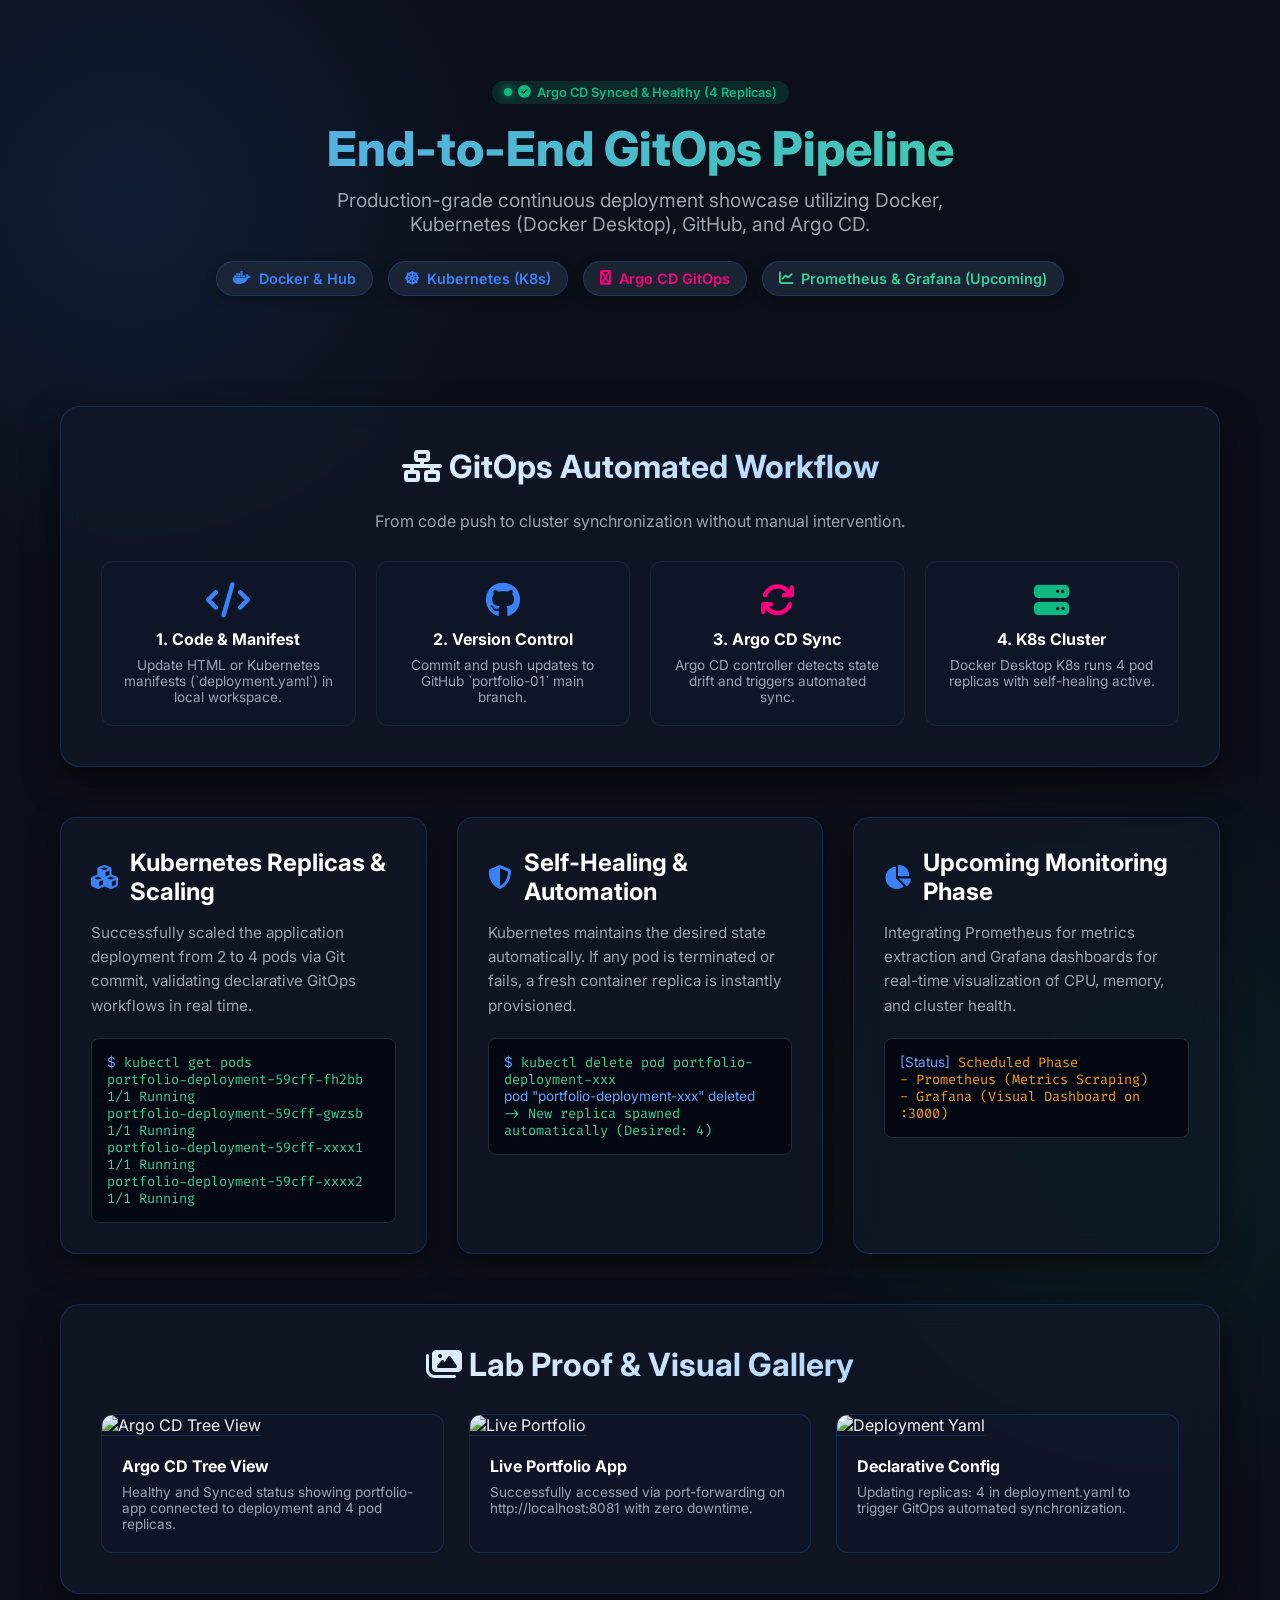
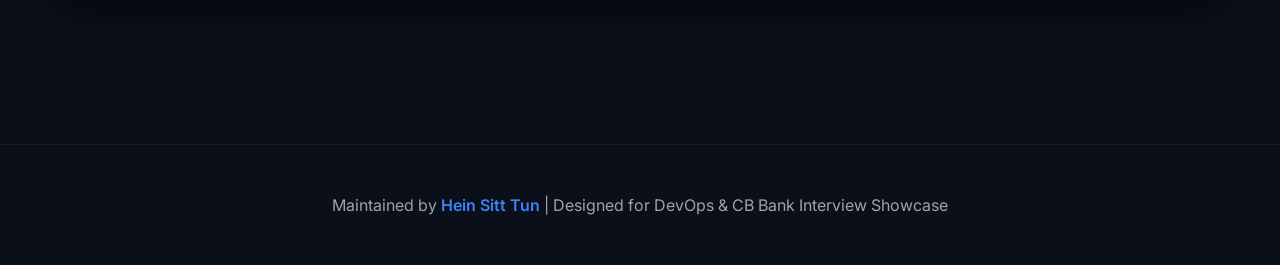
==== index.html @ c4ac0aad "gitops-index" ====
<!DOCTYPE html>
<html lang="en">
<head>
    <meta charset="UTF-8">
    <meta name="viewport" content="width=device-width, initial-scale=1.0">
    <title>Hein Sitt Tun | DevOps & GitOps Portfolio</title>
    <!-- Google Fonts -->
    <link href="https://fonts.googleapis.com/css2?family=Fira+Code:wght@400;600&family=Inter:wght@300;400;600;800&display=swap" rel="stylesheet">
    <!-- FontAwesome Icons -->
    <link rel="stylesheet" href="https://cdnjs.cloudflare.com/ajax/libs/font-awesome/6.4.0/css/all.min.css">
    
    <style>
        :root {
            --bg-color: #0b0f19;
            --card-bg: rgba(17, 24, 39, 0.7);
            --border-color: rgba(59, 130, 246, 0.2);
            --primary: #3b82f6;
            --accent: #10b981;
            --argocd: #ff007a;
            --text-main: #f3f4f6;
            --text-muted: #9ca3af;
            --glow: 0 0 25px rgba(59, 130, 246, 0.25);
        }

        * {
            margin: 0;
            padding: 0;
            box-sizing: border-box;
            font-family: 'Inter', sans-serif;
            scroll-behavior: smooth;
        }

        body {
            background-color: var(--bg-color);
            color: var(--text-main);
            overflow-x: hidden;
            position: relative;
        }

        /* Background Glow Mesh */
        body::before {
            content: '';
            position: absolute;
            top: -10%;
            left: -20%;
            width: 60vw;
            height: 60vw;
            background: radial-gradient(circle, rgba(59, 130, 246, 0.12) 0%, rgba(0,0,0,0) 70%);
            z-index: -1;
        }

        body::after {
            content: '';
            position: absolute;
            top: 40%;
            right: -20%;
            width: 60vw;
            height: 60vw;
            background: radial-gradient(circle, rgba(16, 185, 129, 0.08) 0%, rgba(0,0,0,0) 70%);
            z-index: -1;
        }

        header {
            text-align: center;
            padding: 80px 20px 40px;
        }

        header h1 {
            font-size: 3rem;
            font-weight: 800;
            background: linear-gradient(135deg, #60a5fa, #34d399);
            -webkit-background-clip: text;
            -webkit-text-fill-color: transparent;
            margin-bottom: 10px;
        }

        header p {
            color: var(--text-muted);
            font-size: 1.2rem;
            max-width: 700px;
            margin: 0 auto;
        }

        .badge-container {
            display: flex;
            justify-content: center;
            gap: 15px;
            margin-top: 25px;
            flex-wrap: wrap;
        }

        .badge {
            background: rgba(30, 41, 59, 0.8);
            border: 1px solid var(--border-color);
            padding: 8px 16px;
            border-radius: 20px;
            font-size: 0.9rem;
            font-weight: 600;
            color: var(--primary);
            display: flex;
            align-items: center;
            gap: 8px;
            box-shadow: 0 4px 12px rgba(0,0,0,0.3);
        }

        .container {
            max-width: 1200px;
            margin: 0 auto;
            padding: 20px;
        }

        /* 3D Tilt Cards Grid */
        .grid-section {
            display: grid;
            grid-template-columns: repeat(auto-fit, minmax(350px, 1fr));
            gap: 30px;
            margin: 50px 0;
        }

        .card-3d {
            background: var(--card-bg);
            border: 1px solid var(--border-color);
            border-radius: 16px;
            padding: 30px;
            backdrop-filter: blur(12px);
            transform-style: preserve-3d;
            perspective: 1000px;
            transition: transform 0.4s ease, box-shadow 0.4s ease, border-color 0.4s ease;
            box-shadow: 0 10px 30px rgba(0,0,0,0.5);
            position: relative;
            overflow: hidden;
        }

        .card-3d:hover {
            transform: translateY(-8px) rotateX(4deg) rotateY(-4deg);
            box-shadow: 0 20px 40px rgba(59, 130, 246, 0.2);
            border-color: var(--primary);
        }

        .card-3d h3 {
            font-size: 1.5rem;
            margin-bottom: 15px;
            color: #fff;
            display: flex;
            align-items: center;
            gap: 12px;
        }

        .card-3d h3 i {
            color: var(--primary);
        }

        .card-3d p {
            color: var(--text-muted);
            font-size: 0.95rem;
            line-height: 1.6;
            margin-bottom: 20px;
        }

        /* Terminal Preview Style */
        .terminal-box {
            background: #030712;
            border: 1px solid #1f2937;
            border-radius: 8px;
            padding: 15px;
            font-family: 'Fira Code', monospace;
            font-size: 0.85rem;
            color: #34d399;
            overflow-x: auto;
            margin-top: 15px;
        }

        .terminal-box span {
            color: #60a5fa;
        }

        /* Architecture Flow Section */
        .arch-section {
            background: var(--card-bg);
            border: 1px solid var(--border-color);
            border-radius: 20px;
            padding: 40px;
            margin: 50px 0;
            backdrop-filter: blur(12px);
            box-shadow: 0 15px 35px rgba(0,0,0,0.6);
        }

        .arch-section h2 {
            font-size: 2rem;
            margin-bottom: 25px;
            text-align: center;
            background: linear-gradient(135deg, #fff, #93c5fd);
            -webkit-background-clip: text;
            -webkit-text-fill-color: transparent;
        }

        .flow-steps {
            display: grid;
            grid-template-columns: repeat(auto-fit, minmax(220px, 1fr));
            gap: 20px;
            margin-top: 30px;
        }

        .flow-step {
            background: rgba(15, 23, 42, 0.8);
            border: 1px solid rgba(255,255,255,0.05);
            padding: 20px;
            border-radius: 12px;
            text-align: center;
            transition: 0.3s;
        }

        .flow-step:hover {
            border-color: var(--primary);
            transform: scale(1.03);
        }

        .flow-step i {
            font-size: 2.2rem;
            color: var(--primary);
            margin-bottom: 12px;
        }

        .flow-step h4 {
            margin-bottom: 8px;
            color: #fff;
        }

        .flow-step p {
            font-size: 0.85rem;
            color: var(--text-muted);
        }

        /* Gallery Showcase */
        .gallery-grid {
            display: grid;
            grid-template-columns: repeat(auto-fit, minmax(300px, 1fr));
            gap: 25px;
            margin-top: 30px;
        }

        .gallery-card {
            background: rgba(15, 23, 42, 0.6);
            border: 1px solid var(--border-color);
            border-radius: 12px;
            overflow: hidden;
            transition: 0.3s;
        }

        .gallery-card:hover {
            border-color: var(--accent);
            transform: translateY(-5px);
        }

        .gallery-card img {
            width: 100%;
            height: 180px;
            object-fit: cover;
            border-bottom: 1px solid var(--border-color);
        }

        .gallery-content {
            padding: 20px;
        }

        .gallery-content h4 {
            margin-bottom: 8px;
            color: #fff;
        }

        .gallery-content p {
            font-size: 0.85rem;
            color: var(--text-muted);
        }

        footer {
            text-align: center;
            padding: 50px 20px;
            color: var(--text-muted);
            border-top: 1px solid rgba(255,255,255,0.05);
            margin-top: 80px;
        }

        footer span {
            color: var(--primary);
            font-weight: 600;
        }

        /* Interactive Status Pill */
        .status-pill {
            display: inline-flex;
            align-items: center;
            gap: 6px;
            background: rgba(16, 185, 129, 0.15);
            color: var(--accent);
            padding: 4px 12px;
            border-radius: 12px;
            font-size: 0.8rem;
            font-weight: 600;
            margin-bottom: 15px;
        }

        .status-pill::before {
            content: '';
            width: 8px;
            height: 8px;
            background: var(--accent);
            border-radius: 50%;
            box-shadow: 0 0 8px var(--accent);
            animation: pulse 2s infinite;
        }

        @keyframes pulse {
            0% { opacity: 1; }
            50% { opacity: 0.4; }
            100% { opacity: 1; }
        }
    </style>
</head>
<body>

    <header>
        <div class="status-pill"><i class="fa-solid fa-circle-check"></i> Argo CD Synced & Healthy (4 Replicas)</div>
        <h1>End-to-End GitOps Pipeline</h1>
        <p>Production-grade continuous deployment showcase utilizing Docker, Kubernetes (Docker Desktop), GitHub, and Argo CD.</p>
        
        <div class="badge-container">
            <div class="badge"><i class="fa-brands fa-docker"></i> Docker & Hub</div>
            <div class="badge"><i class="fa-solid fa-dharmachakra"></i> Kubernetes (K8s)</div>
            <div class="badge" style="color: var(--argocd);"><i class="fa-solid fa-octopus-deploy"></i> Argo CD GitOps</div>
            <div class="badge" style="color: #34d399;"><i class="fa-solid fa-chart-line"></i> Prometheus & Grafana (Upcoming)</div>
        </div>
    </header>

    <div class="container">

        <!-- Architecture Flow Section -->
        <div class="arch-section">
            <h2><i class="fa-solid fa-network-wired"></i> GitOps Automated Workflow</h2>
            <p style="text-align: center; color: var(--text-muted); margin-bottom: 10px;">From code push to cluster synchronization without manual intervention.</p>
            
            <div class="flow-steps">
                <div class="flow-step">
                    <i class="fa-solid fa-code"></i>
                    <h4>1. Code & Manifest</h4>
                    <p>Update HTML or Kubernetes manifests (`deployment.yaml`) in local workspace.</p>
                </div>
                <div class="flow-step">
                    <i class="fa-brands fa-github"></i>
                    <h4>2. Version Control</h4>
                    <p>Commit and push updates to GitHub `portfolio-01` main branch.</p>
                </div>
                <div class="flow-step">
                    <i class="fa-solid fa-arrows-rotate" style="color: var(--argocd);"></i>
                    <h4>3. Argo CD Sync</h4>
                    <p>Argo CD controller detects state drift and triggers automated sync.</p>
                </div>
                <div class="flow-step">
                    <i class="fa-solid fa-server" style="color: var(--accent);"></i>
                    <h4>4. K8s Cluster</h4>
                    <p>Docker Desktop K8s runs 4 pod replicas with self-healing active.</p>
                </div>
            </div>
        </div>

        <!-- 3D Interactive Feature Cards -->
        <div class="grid-section">
            
            <div class="card-3d">
                <h3><i class="fa-solid fa-cubes"></i> Kubernetes Replicas & Scaling</h3>
                <p>Successfully scaled the application deployment from 2 to 4 pods via Git commit, validating declarative GitOps workflows in real time.</p>
                <div class="terminal-box">
                    <span>$</span> kubectl get pods<br>
                    portfolio-deployment-59cff-fh2bb 1/1 Running<br>
                    portfolio-deployment-59cff-gwzsb 1/1 Running<br>
                    portfolio-deployment-59cff-xxxx1 1/1 Running<br>
                    portfolio-deployment-59cff-xxxx2 1/1 Running
                </div>
            </div>

            <div class="card-3d">
                <h3><i class="fa-solid fa-shield-halved"></i> Self-Healing & Automation</h3>
                <p>Kubernetes maintains the desired state automatically. If any pod is terminated or fails, a fresh container replica is instantly provisioned.</p>
                <div class="terminal-box">
                    <span>$</span> kubectl delete pod portfolio-deployment-xxx<br>
                    <span style="color: #60a5fa;">pod "portfolio-deployment-xxx" deleted</span><br>
                    -> New replica spawned automatically (Desired: 4)
                </div>
            </div>

            <div class="card-3d">
                <h3><i class="fa-solid fa-chart-pie"></i> Upcoming Monitoring Phase</h3>
                <p>Integrating Prometheus for metrics extraction and Grafana dashboards for real-time visualization of CPU, memory, and cluster health.</p>
                <div class="terminal-box" style="color: #f59e0b;">
                    <span>[Status]</span> Scheduled Phase<br>
                    - Prometheus (Metrics Scraping)<br>
                    - Grafana (Visual Dashboard on :3000)
                </div>
            </div>

        </div>

        <!-- Screenshots Proof Gallery -->
        <div class="arch-section">
            <h2><i class="fa-solid fa-images"></i> Lab Proof & Visual Gallery</h2>
            <div class="gallery-grid">
                
                <div class="gallery-card">
                    <img src="images/argocdtreeview.png" alt="Argo CD Tree View">
                    <div class="gallery-content">
                        <h4>Argo CD Tree View</h4>
                        <p>Healthy and Synced status showing portfolio-app connected to deployment and 4 pod replicas.</p>
                    </div>
                </div>

                <div class="gallery-card">
                    <img src="images/localhost8081.jpg" alt="Live Portfolio">
                    <div class="gallery-content">
                        <h4>Live Portfolio App</h4>
                        <p>Successfully accessed via port-forwarding on http://localhost:8081 with zero downtime.</p>
                    </div>
                </div>

                <div class="gallery-card">
                    <img src="images/replicas2to4.png" alt="Deployment Yaml">
                    <div class="gallery-content">
                        <h4>Declarative Config</h4>
                        <p>Updating replicas: 4 in deployment.yaml to trigger GitOps automated synchronization.</p>
                    </div>
                </div>

            </div>
        </div>

    </div>

    <footer>
        <p>Maintained by <span>Hein Sitt Tun</span> | Designed for DevOps & CB Bank Interview Showcase</p>
    </footer>

    <!-- Interactive Tilt & Mouse Effect JS -->
    <script>
        const cards = document.querySelectorAll('.card-3d');

        cards.forEach(card => {
            card.addEventListener('mousemove', (e) => {
                const rect = card.getBoundingClientRect();
                const x = e.clientX - rect.left;
                const y = e.clientY - rect.top;

                const centerX = rect.width / 2;
                const centerY = rect.height / 2;

                const rotateX = (y - centerY) / 10;
                const rotateY = (centerX - x) / 10;

                card.style.transform = `translateY(-8px) rotateX(${rotateX}deg) rotateY(${rotateY}deg)`;
            });

            card.addEventListener('mouseleave', () => {
                card.style.transform = 'translateY(0px) rotateX(0deg) rotateY(0deg)';
            });
        });
    </script>
</body>
</html>
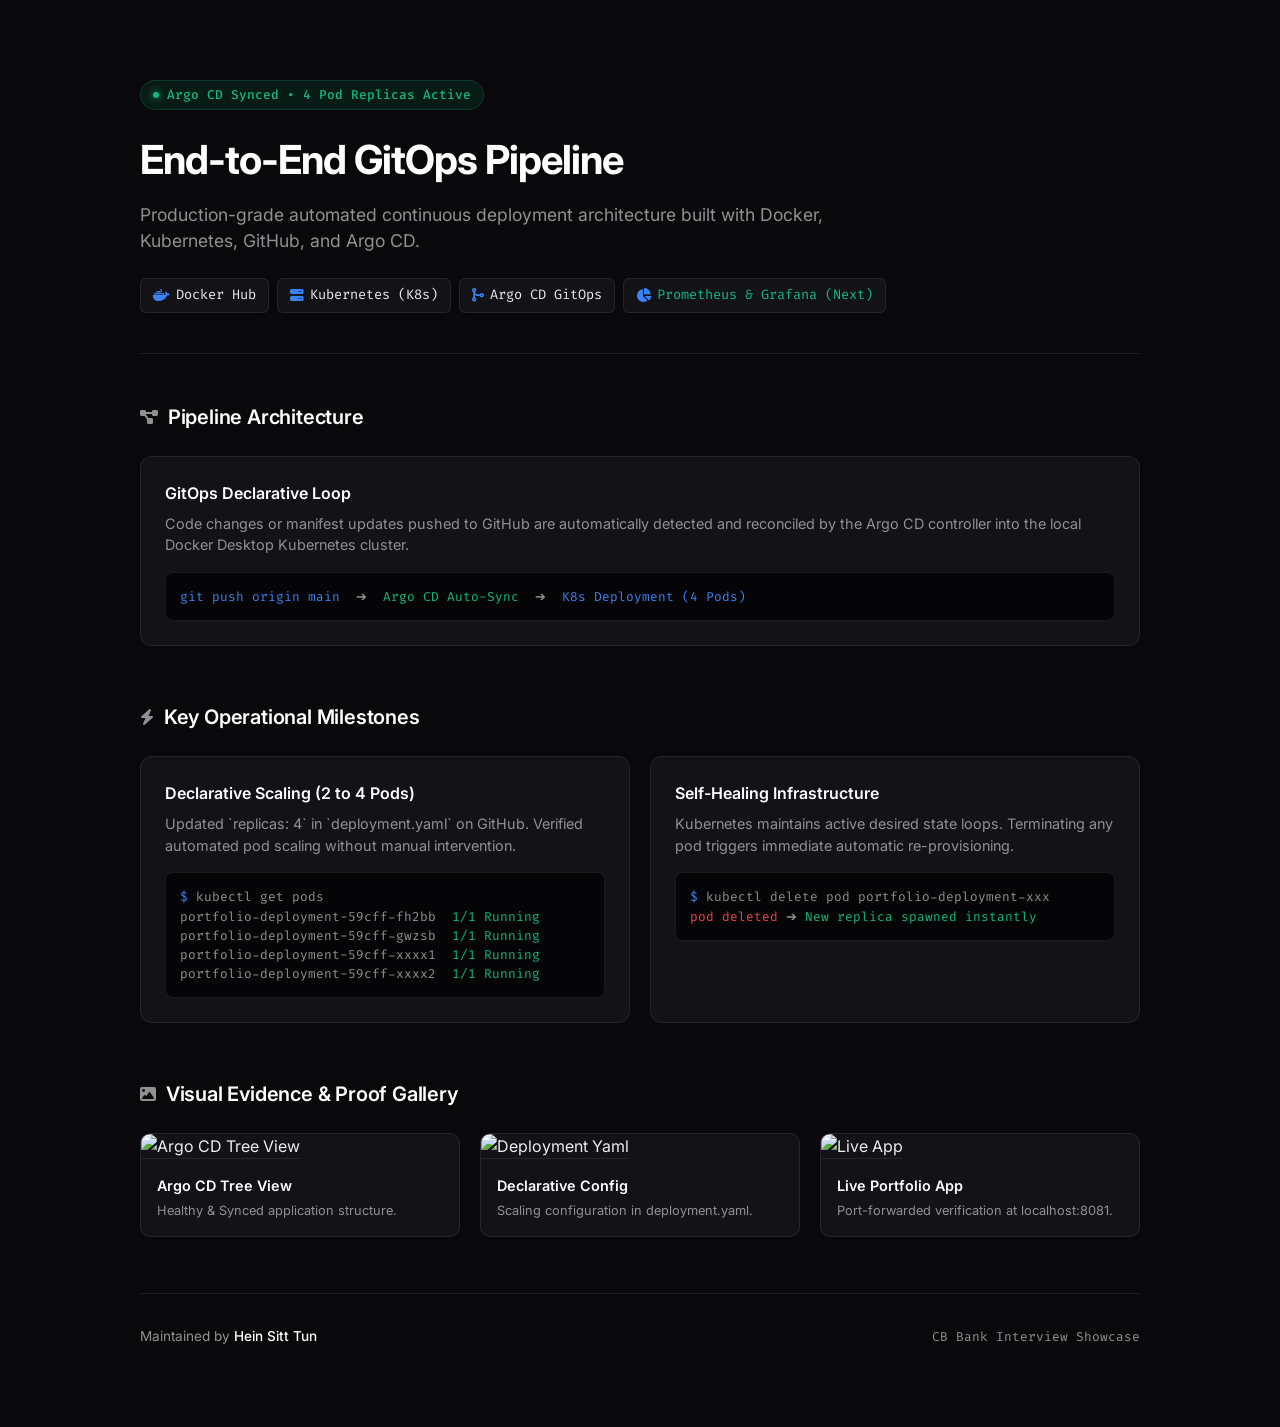
==== commit 7751eb19: "code update0.0" ====
--- a/index.html
+++ b/index.html
@@ -3,464 +3,409 @@
 <head>
     <meta charset="UTF-8">
     <meta name="viewport" content="width=device-width, initial-scale=1.0">
-    <title>Hein Sitt Tun | DevOps & GitOps Portfolio</title>
-    <!-- Google Fonts -->
-    <link href="https://fonts.googleapis.com/css2?family=Fira+Code:wght@400;600&family=Inter:wght@300;400;600;800&display=swap" rel="stylesheet">
-    <!-- FontAwesome Icons -->
+    <title>Hein Sitt Tun — DevOps & GitOps Portfolio</title>
+    <!-- Fonts -->
+    <link rel="preconnect" href="https://fonts.googleapis.com">
+    <link rel="preconnect" href="https://fonts.gstatic.com" crossorigin>
+    <link href="https://fonts.googleapis.com/css2?family=Fira+Code:wght@400;500&family=Inter:wght@400;500;600;700&display=swap" rel="stylesheet">
+    <!-- FontAwesome -->
     <link rel="stylesheet" href="https://cdnjs.cloudflare.com/ajax/libs/font-awesome/6.4.0/css/all.min.css">
-    
+
     <style>
         :root {
-            --bg-color: #0b0f19;
-            --card-bg: rgba(17, 24, 39, 0.7);
-            --border-color: rgba(59, 130, 246, 0.2);
-            --primary: #3b82f6;
-            --accent: #10b981;
-            --argocd: #ff007a;
-            --text-main: #f3f4f6;
-            --text-muted: #9ca3af;
-            --glow: 0 0 25px rgba(59, 130, 246, 0.25);
+            --bg: #09090b;
+            --surface: #121217;
+            --surface-border: rgba(255, 255, 255, 0.08);
+            --surface-hover: rgba(255, 255, 255, 0.03);
+            --text-primary: #ededef;
+            --text-secondary: #919193;
+            --accent: #3b82f6;
+            --accent-glow: rgba(59, 130, 246, 0.15);
+            --success: #10b981;
+            --success-bg: rgba(16, 185, 129, 0.1);
+            --font-sans: 'Inter', sans-serif;
+            --font-mono: 'Fira Code', monospace;
         }
 
         * {
             margin: 0;
             padding: 0;
             box-sizing: border-box;
-            font-family: 'Inter', sans-serif;
-            scroll-behavior: smooth;
         }
 
         body {
-            background-color: var(--bg-color);
-            color: var(--text-main);
-            overflow-x: hidden;
-            position: relative;
-        }
-
-        /* Background Glow Mesh */
-        body::before {
-            content: '';
-            position: absolute;
-            top: -10%;
-            left: -20%;
-            width: 60vw;
-            height: 60vw;
-            background: radial-gradient(circle, rgba(59, 130, 246, 0.12) 0%, rgba(0,0,0,0) 70%);
-            z-index: -1;
-        }
-
-        body::after {
-            content: '';
-            position: absolute;
-            top: 40%;
-            right: -20%;
-            width: 60vw;
-            height: 60vw;
-            background: radial-gradient(circle, rgba(16, 185, 129, 0.08) 0%, rgba(0,0,0,0) 70%);
-            z-index: -1;
-        }
-
+            background-color: var(--bg);
+            color: var(--text-primary);
+            font-family: var(--font-sans);
+            line-height: 1.5;
+            -webkit-font-smoothing: antialiased;
+            padding: 0 20px 80px;
+        }
+
+        /* Container */
+        .wrapper {
+            max-width: 1000px;
+            margin: 0 auto;
+        }
+
+        /* Header / Hero */
         header {
-            text-align: center;
-            padding: 80px 20px 40px;
-        }
-
-        header h1 {
-            font-size: 3rem;
-            font-weight: 800;
-            background: linear-gradient(135deg, #60a5fa, #34d399);
-            -webkit-background-clip: text;
-            -webkit-text-fill-color: transparent;
-            margin-bottom: 10px;
-        }
-
-        header p {
-            color: var(--text-muted);
-            font-size: 1.2rem;
+            padding: 80px 0 40px;
+            border-bottom: 1px solid var(--surface-border);
+            margin-bottom: 48px;
+        }
+
+        .status-badge {
+            display: inline-flex;
+            align-items: center;
+            gap: 8px;
+            background: var(--success-bg);
+            border: 1px solid rgba(16, 185, 129, 0.2);
+            color: var(--success);
+            padding: 4px 12px;
+            border-radius: 9999px;
+            font-size: 0.8rem;
+            font-weight: 500;
+            font-family: var(--font-mono);
+            margin-bottom: 20px;
+        }
+
+        .status-dot {
+            width: 6px;
+            height: 6px;
+            background-color: var(--success);
+            border-radius: 50%;
+            box-shadow: 0 0 8px var(--success);
+        }
+
+        h1 {
+            font-size: 2.5rem;
+            font-weight: 700;
+            letter-spacing: -0.025em;
+            margin-bottom: 12px;
+            color: #fff;
+        }
+
+        .subtitle {
+            font-size: 1.1rem;
+            color: var(--text-secondary);
             max-width: 700px;
-            margin: 0 auto;
-        }
-
-        .badge-container {
+        }
+
+        /* Tech Tags */
+        .tech-tags {
             display: flex;
-            justify-content: center;
-            gap: 15px;
-            margin-top: 25px;
+            gap: 8px;
             flex-wrap: wrap;
-        }
-
-        .badge {
-            background: rgba(30, 41, 59, 0.8);
-            border: 1px solid var(--border-color);
-            padding: 8px 16px;
-            border-radius: 20px;
+            margin-top: 24px;
+        }
+
+        .tag {
+            background: var(--surface);
+            border: 1px solid var(--surface-border);
+            color: var(--text-primary);
+            padding: 6px 12px;
+            border-radius: 6px;
+            font-size: 0.85rem;
+            font-family: var(--font-mono);
+            display: flex;
+            align-items: center;
+            gap: 6px;
+        }
+
+        .tag i {
+            color: var(--accent);
+        }
+
+        /* Section Titles */
+        section {
+            margin-bottom: 56px;
+        }
+
+        h2 {
+            font-size: 1.25rem;
+            font-weight: 600;
+            letter-spacing: -0.01em;
+            margin-bottom: 24px;
+            display: flex;
+            align-items: center;
+            gap: 10px;
+            color: #fff;
+        }
+
+        h2 i {
+            color: var(--text-secondary);
+            font-size: 1rem;
+        }
+
+        /* Grid Cards */
+        .grid-2 {
+            display: grid;
+            grid-template-columns: repeat(auto-fit, minmax(460px, 1fr));
+            gap: 20px;
+        }
+
+        @media (max-width: 768px) {
+            .grid-2 {
+                grid-template-columns: 1fr;
+            }
+        }
+
+        .card {
+            background: var(--surface);
+            border: 1px solid var(--surface-border);
+            border-radius: 12px;
+            padding: 24px;
+            transition: border-color 0.2s ease, background 0.2s ease;
+        }
+
+        .card:hover {
+            border-color: rgba(255, 255, 255, 0.16);
+            background: var(--surface-hover);
+        }
+
+        .card h3 {
+            font-size: 1rem;
+            font-weight: 600;
+            margin-bottom: 8px;
+            color: #fff;
+        }
+
+        .card p {
+            color: var(--text-secondary);
+            font-size: 0.9rem;
+            margin-bottom: 16px;
+        }
+
+        /* Terminal Window */
+        .terminal {
+            background: #050507;
+            border: 1px solid var(--surface-border);
+            border-radius: 8px;
+            padding: 14px;
+            font-family: var(--font-mono);
+            font-size: 0.8rem;
+            color: var(--text-secondary);
+            overflow-x: auto;
+        }
+
+        .terminal .prompt {
+            color: var(--accent);
+        }
+
+        .terminal .highlight {
+            color: var(--success);
+        }
+
+        /* Gallery / Proof Section */
+        .gallery-grid {
+            display: grid;
+            grid-template-columns: repeat(auto-fit, minmax(290px, 1fr));
+            gap: 20px;
+        }
+
+        .gallery-item {
+            background: var(--surface);
+            border: 1px solid var(--surface-border);
+            border-radius: 10px;
+            overflow: hidden;
+            cursor: pointer;
+            transition: transform 0.2s ease, border-color 0.2s ease;
+        }
+
+        .gallery-item:hover {
+            transform: translateY(-2px);
+            border-color: rgba(255, 255, 255, 0.2);
+        }
+
+        .gallery-item img {
+            width: 100%;
+            height: 160px;
+            object-fit: cover;
+            border-bottom: 1px solid var(--surface-border);
+        }
+
+        .gallery-info {
+            padding: 16px;
+        }
+
+        .gallery-info h4 {
             font-size: 0.9rem;
             font-weight: 600;
-            color: var(--primary);
+            margin-bottom: 4px;
+            color: #fff;
+        }
+
+        .gallery-info p {
+            font-size: 0.8rem;
+            color: var(--text-secondary);
+        }
+
+        /* Lightbox Modal */
+        .modal {
+            display: none;
+            position: fixed;
+            z-index: 1000;
+            top: 0; left: 0; width: 100%; height: 100%;
+            background: rgba(0, 0, 0, 0.85);
+            backdrop-filter: blur(8px);
+            align-items: center;
+            justify-content: center;
+            padding: 40px;
+        }
+
+        .modal img {
+            max-width: 90%;
+            max-height: 85vh;
+            border-radius: 8px;
+            border: 1px solid var(--surface-border);
+            box-shadow: 0 25px 50px -12px rgba(0, 0, 0, 0.5);
+        }
+
+        .modal-close {
+            position: absolute;
+            top: 24px; right: 32px;
+            color: #fff;
+            font-size: 2rem;
+            cursor: pointer;
+            background: none;
+            border: none;
+        }
+
+        /* Footer */
+        footer {
+            border-top: 1px solid var(--surface-border);
+            padding-top: 32px;
             display: flex;
+            justify-content: space-between;
             align-items: center;
-            gap: 8px;
-            box-shadow: 0 4px 12px rgba(0,0,0,0.3);
-        }
-
-        .container {
-            max-width: 1200px;
-            margin: 0 auto;
-            padding: 20px;
-        }
-
-        /* 3D Tilt Cards Grid */
-        .grid-section {
-            display: grid;
-            grid-template-columns: repeat(auto-fit, minmax(350px, 1fr));
-            gap: 30px;
-            margin: 50px 0;
-        }
-
-        .card-3d {
-            background: var(--card-bg);
-            border: 1px solid var(--border-color);
-            border-radius: 16px;
-            padding: 30px;
-            backdrop-filter: blur(12px);
-            transform-style: preserve-3d;
-            perspective: 1000px;
-            transition: transform 0.4s ease, box-shadow 0.4s ease, border-color 0.4s ease;
-            box-shadow: 0 10px 30px rgba(0,0,0,0.5);
-            position: relative;
-            overflow: hidden;
-        }
-
-        .card-3d:hover {
-            transform: translateY(-8px) rotateX(4deg) rotateY(-4deg);
-            box-shadow: 0 20px 40px rgba(59, 130, 246, 0.2);
-            border-color: var(--primary);
-        }
-
-        .card-3d h3 {
-            font-size: 1.5rem;
-            margin-bottom: 15px;
-            color: #fff;
-            display: flex;
-            align-items: center;
-            gap: 12px;
-        }
-
-        .card-3d h3 i {
-            color: var(--primary);
-        }
-
-        .card-3d p {
-            color: var(--text-muted);
-            font-size: 0.95rem;
-            line-height: 1.6;
-            margin-bottom: 20px;
-        }
-
-        /* Terminal Preview Style */
-        .terminal-box {
-            background: #030712;
-            border: 1px solid #1f2937;
-            border-radius: 8px;
-            padding: 15px;
-            font-family: 'Fira Code', monospace;
+            color: var(--text-secondary);
             font-size: 0.85rem;
-            color: #34d399;
-            overflow-x: auto;
-            margin-top: 15px;
-        }
-
-        .terminal-box span {
-            color: #60a5fa;
-        }
-
-        /* Architecture Flow Section */
-        .arch-section {
-            background: var(--card-bg);
-            border: 1px solid var(--border-color);
-            border-radius: 20px;
-            padding: 40px;
-            margin: 50px 0;
-            backdrop-filter: blur(12px);
-            box-shadow: 0 15px 35px rgba(0,0,0,0.6);
-        }
-
-        .arch-section h2 {
-            font-size: 2rem;
-            margin-bottom: 25px;
-            text-align: center;
-            background: linear-gradient(135deg, #fff, #93c5fd);
-            -webkit-background-clip: text;
-            -webkit-text-fill-color: transparent;
-        }
-
-        .flow-steps {
-            display: grid;
-            grid-template-columns: repeat(auto-fit, minmax(220px, 1fr));
-            gap: 20px;
-            margin-top: 30px;
-        }
-
-        .flow-step {
-            background: rgba(15, 23, 42, 0.8);
-            border: 1px solid rgba(255,255,255,0.05);
-            padding: 20px;
-            border-radius: 12px;
-            text-align: center;
-            transition: 0.3s;
-        }
-
-        .flow-step:hover {
-            border-color: var(--primary);
-            transform: scale(1.03);
-        }
-
-        .flow-step i {
-            font-size: 2.2rem;
-            color: var(--primary);
-            margin-bottom: 12px;
-        }
-
-        .flow-step h4 {
-            margin-bottom: 8px;
-            color: #fff;
-        }
-
-        .flow-step p {
-            font-size: 0.85rem;
-            color: var(--text-muted);
-        }
-
-        /* Gallery Showcase */
-        .gallery-grid {
-            display: grid;
-            grid-template-columns: repeat(auto-fit, minmax(300px, 1fr));
-            gap: 25px;
-            margin-top: 30px;
-        }
-
-        .gallery-card {
-            background: rgba(15, 23, 42, 0.6);
-            border: 1px solid var(--border-color);
-            border-radius: 12px;
-            overflow: hidden;
-            transition: 0.3s;
-        }
-
-        .gallery-card:hover {
-            border-color: var(--accent);
-            transform: translateY(-5px);
-        }
-
-        .gallery-card img {
-            width: 100%;
-            height: 180px;
-            object-fit: cover;
-            border-bottom: 1px solid var(--border-color);
-        }
-
-        .gallery-content {
-            padding: 20px;
-        }
-
-        .gallery-content h4 {
-            margin-bottom: 8px;
-            color: #fff;
-        }
-
-        .gallery-content p {
-            font-size: 0.85rem;
-            color: var(--text-muted);
-        }
-
-        footer {
-            text-align: center;
-            padding: 50px 20px;
-            color: var(--text-muted);
-            border-top: 1px solid rgba(255,255,255,0.05);
-            margin-top: 80px;
         }
 
         footer span {
-            color: var(--primary);
-            font-weight: 600;
-        }
-
-        /* Interactive Status Pill */
-        .status-pill {
-            display: inline-flex;
-            align-items: center;
-            gap: 6px;
-            background: rgba(16, 185, 129, 0.15);
-            color: var(--accent);
-            padding: 4px 12px;
-            border-radius: 12px;
-            font-size: 0.8rem;
-            font-weight: 600;
-            margin-bottom: 15px;
-        }
-
-        .status-pill::before {
-            content: '';
-            width: 8px;
-            height: 8px;
-            background: var(--accent);
-            border-radius: 50%;
-            box-shadow: 0 0 8px var(--accent);
-            animation: pulse 2s infinite;
-        }
-
-        @keyframes pulse {
-            0% { opacity: 1; }
-            50% { opacity: 0.4; }
-            100% { opacity: 1; }
+            color: #fff;
+            font-weight: 500;
         }
     </style>
 </head>
 <body>
 
-    <header>
-        <div class="status-pill"><i class="fa-solid fa-circle-check"></i> Argo CD Synced & Healthy (4 Replicas)</div>
-        <h1>End-to-End GitOps Pipeline</h1>
-        <p>Production-grade continuous deployment showcase utilizing Docker, Kubernetes (Docker Desktop), GitHub, and Argo CD.</p>
-        
-        <div class="badge-container">
-            <div class="badge"><i class="fa-brands fa-docker"></i> Docker & Hub</div>
-            <div class="badge"><i class="fa-solid fa-dharmachakra"></i> Kubernetes (K8s)</div>
-            <div class="badge" style="color: var(--argocd);"><i class="fa-solid fa-octopus-deploy"></i> Argo CD GitOps</div>
-            <div class="badge" style="color: #34d399;"><i class="fa-solid fa-chart-line"></i> Prometheus & Grafana (Upcoming)</div>
-        </div>
-    </header>
-
-    <div class="container">
-
-        <!-- Architecture Flow Section -->
-        <div class="arch-section">
-            <h2><i class="fa-solid fa-network-wired"></i> GitOps Automated Workflow</h2>
-            <p style="text-align: center; color: var(--text-muted); margin-bottom: 10px;">From code push to cluster synchronization without manual intervention.</p>
+    <div class="wrapper">
+        <!-- Hero Header -->
+        <header>
+            <div class="status-badge">
+                <div class="status-dot"></div>
+                Argo CD Synced • 4 Pod Replicas Active
+            </div>
+            <h1>End-to-End GitOps Pipeline</h1>
+            <p class="subtitle">Production-grade automated continuous deployment architecture built with Docker, Kubernetes, GitHub, and Argo CD.</p>
             
-            <div class="flow-steps">
-                <div class="flow-step">
-                    <i class="fa-solid fa-code"></i>
-                    <h4>1. Code & Manifest</h4>
-                    <p>Update HTML or Kubernetes manifests (`deployment.yaml`) in local workspace.</p>
-                </div>
-                <div class="flow-step">
-                    <i class="fa-brands fa-github"></i>
-                    <h4>2. Version Control</h4>
-                    <p>Commit and push updates to GitHub `portfolio-01` main branch.</p>
-                </div>
-                <div class="flow-step">
-                    <i class="fa-solid fa-arrows-rotate" style="color: var(--argocd);"></i>
-                    <h4>3. Argo CD Sync</h4>
-                    <p>Argo CD controller detects state drift and triggers automated sync.</p>
-                </div>
-                <div class="flow-step">
-                    <i class="fa-solid fa-server" style="color: var(--accent);"></i>
-                    <h4>4. K8s Cluster</h4>
-                    <p>Docker Desktop K8s runs 4 pod replicas with self-healing active.</p>
-                </div>
+            <div class="tech-tags">
+                <div class="tag"><i class="fa-brands fa-docker"></i> Docker Hub</div>
+                <div class="tag"><i class="fa-solid fa-server"></i> Kubernetes (K8s)</div>
+                <div class="tag"><i class="fa-solid fa-code-merge"></i> Argo CD GitOps</div>
+                <div class="tag" style="color: var(--success);"><i class="fa-solid fa-chart-pie"></i> Prometheus & Grafana (Next)</div>
             </div>
-        </div>
-
-        <!-- 3D Interactive Feature Cards -->
-        <div class="grid-section">
-            
-            <div class="card-3d">
-                <h3><i class="fa-solid fa-cubes"></i> Kubernetes Replicas & Scaling</h3>
-                <p>Successfully scaled the application deployment from 2 to 4 pods via Git commit, validating declarative GitOps workflows in real time.</p>
-                <div class="terminal-box">
-                    <span>$</span> kubectl get pods<br>
-                    portfolio-deployment-59cff-fh2bb 1/1 Running<br>
-                    portfolio-deployment-59cff-gwzsb 1/1 Running<br>
-                    portfolio-deployment-59cff-xxxx1 1/1 Running<br>
-                    portfolio-deployment-59cff-xxxx2 1/1 Running
+        </header>
+
+        <!-- Architecture & Workflow -->
+        <section>
+            <h2><i class="fa-solid fa-diagram-project"></i> Pipeline Architecture</h2>
+            <div class="card" style="margin-bottom: 20px;">
+                <h3>GitOps Declarative Loop</h3>
+                <p>Code changes or manifest updates pushed to GitHub are automatically detected and reconciled by the Argo CD controller into the local Docker Desktop Kubernetes cluster.</p>
+                <div class="terminal">
+                    <span class="prompt">git push origin main</span> &nbsp;➔&nbsp; <span class="highlight">Argo CD Auto-Sync</span> &nbsp;➔&nbsp; <span class="prompt">K8s Deployment (4 Pods)</span>
                 </div>
             </div>
-
-            <div class="card-3d">
-                <h3><i class="fa-solid fa-shield-halved"></i> Self-Healing & Automation</h3>
-                <p>Kubernetes maintains the desired state automatically. If any pod is terminated or fails, a fresh container replica is instantly provisioned.</p>
-                <div class="terminal-box">
-                    <span>$</span> kubectl delete pod portfolio-deployment-xxx<br>
-                    <span style="color: #60a5fa;">pod "portfolio-deployment-xxx" deleted</span><br>
-                    -> New replica spawned automatically (Desired: 4)
-                </div>
+        </section>
+
+        <!-- Core Features / Milestones -->
+        <section>
+            <h2><i class="fa-solid fa-bolt"></i> Key Operational Milestones</h2>
+            <div class="grid-2">
+                
+                <div class="card">
+                    <h3>Declarative Scaling (2 to 4 Pods)</h3>
+                    <p>Updated `replicas: 4` in `deployment.yaml` on GitHub. Verified automated pod scaling without manual intervention.</p>
+                    <div class="terminal">
+                        <span class="prompt">$</span> kubectl get pods<br>
+                        portfolio-deployment-59cff-fh2bb &nbsp;<span class="highlight">1/1 Running</span><br>
+                        portfolio-deployment-59cff-gwzsb &nbsp;<span class="highlight">1/1 Running</span><br>
+                        portfolio-deployment-59cff-xxxx1 &nbsp;<span class="highlight">1/1 Running</span><br>
+                        portfolio-deployment-59cff-xxxx2 &nbsp;<span class="highlight">1/1 Running</span>
+                    </div>
+                </div>
+
+                <div class="card">
+                    <h3>Self-Healing Infrastructure</h3>
+                    <p>Kubernetes maintains active desired state loops. Terminating any pod triggers immediate automatic re-provisioning.</p>
+                    <div class="terminal">
+                        <span class="prompt">$</span> kubectl delete pod portfolio-deployment-xxx<br>
+                        <span style="color: #ef4444;">pod deleted</span> ➔ <span class="highlight">New replica spawned instantly</span>
+                    </div>
+                </div>
+
             </div>
-
-            <div class="card-3d">
-                <h3><i class="fa-solid fa-chart-pie"></i> Upcoming Monitoring Phase</h3>
-                <p>Integrating Prometheus for metrics extraction and Grafana dashboards for real-time visualization of CPU, memory, and cluster health.</p>
-                <div class="terminal-box" style="color: #f59e0b;">
-                    <span>[Status]</span> Scheduled Phase<br>
-                    - Prometheus (Metrics Scraping)<br>
-                    - Grafana (Visual Dashboard on :3000)
-                </div>
-            </div>
-
-        </div>
-
-        <!-- Screenshots Proof Gallery -->
-        <div class="arch-section">
-            <h2><i class="fa-solid fa-images"></i> Lab Proof & Visual Gallery</h2>
+        </section>
+
+        <!-- Proof Gallery -->
+        <section>
+            <h2><i class="fa-solid fa-image"></i> Visual Evidence & Proof Gallery</h2>
             <div class="gallery-grid">
                 
-                <div class="gallery-card">
+                <div class="gallery-item" onclick="openModal('images/argocdtreeview.png')">
                     <img src="images/argocdtreeview.png" alt="Argo CD Tree View">
-                    <div class="gallery-content">
+                    <div class="gallery-info">
                         <h4>Argo CD Tree View</h4>
-                        <p>Healthy and Synced status showing portfolio-app connected to deployment and 4 pod replicas.</p>
+                        <p>Healthy & Synced application structure.</p>
                     </div>
                 </div>
 
-                <div class="gallery-card">
-                    <img src="images/localhost8081.jpg" alt="Live Portfolio">
-                    <div class="gallery-content">
+                <div class="gallery-item" onclick="openModal('images/replicas2to4.png')">
+                    <img src="images/replicas2to4.png" alt="Deployment Yaml">
+                    <div class="gallery-info">
+                        <h4>Declarative Config</h4>
+                        <p>Scaling configuration in deployment.yaml.</p>
+                    </div>
+                </div>
+
+                <div class="gallery-item" onclick="openModal('images/localhost8081.jpg')">
+                    <img src="images/localhost8081.jpg" alt="Live App">
+                    <div class="gallery-info">
                         <h4>Live Portfolio App</h4>
-                        <p>Successfully accessed via port-forwarding on http://localhost:8081 with zero downtime.</p>
+                        <p>Port-forwarded verification at localhost:8081.</p>
                     </div>
                 </div>
 
-                <div class="gallery-card">
-                    <img src="images/replicas2to4.png" alt="Deployment Yaml">
-                    <div class="gallery-content">
-                        <h4>Declarative Config</h4>
-                        <p>Updating replicas: 4 in deployment.yaml to trigger GitOps automated synchronization.</p>
-                    </div>
-                </div>
-
             </div>
-        </div>
-
+        </section>
+
+        <!-- Footer -->
+        <footer>
+            <p>Maintained by <span>Hein Sitt Tun</span></p>
+            <p style="font-family: var(--font-mono); font-size: 0.8rem;">CB Bank Interview Showcase</p>
+        </footer>
     </div>
 
-    <footer>
-        <p>Maintained by <span>Hein Sitt Tun</span> | Designed for DevOps & CB Bank Interview Showcase</p>
-    </footer>
-
-    <!-- Interactive Tilt & Mouse Effect JS -->
+    <!-- Lightbox Modal -->
+    <div id="imgModal" class="modal" onclick="closeModal()">
+        <button class="modal-close">&times;</button>
+        <img id="modalImg" src="" alt="Zoomed View">
+    </div>
+
     <script>
-        const cards = document.querySelectorAll('.card-3d');
-
-        cards.forEach(card => {
-            card.addEventListener('mousemove', (e) => {
-                const rect = card.getBoundingClientRect();
-                const x = e.clientX - rect.left;
-                const y = e.clientY - rect.top;
-
-                const centerX = rect.width / 2;
-                const centerY = rect.height / 2;
-
-                const rotateX = (y - centerY) / 10;
-                const rotateY = (centerX - x) / 10;
-
-                card.style.transform = `translateY(-8px) rotateX(${rotateX}deg) rotateY(${rotateY}deg)`;
-            });
-
-            card.addEventListener('mouseleave', () => {
-                card.style.transform = 'translateY(0px) rotateX(0deg) rotateY(0deg)';
-            });
-        });
+        function openModal(imgSrc) {
+            const modal = document.getElementById('imgModal');
+            const modalImg = document.getElementById('modalImg');
+            modal.style.display = 'flex';
+            modalImg.src = imgSrc;
+        }
+
+        function closeModal() {
+            document.getElementById('imgModal').style.display = 'none';
+        }
     </script>
 </body>
 </html>
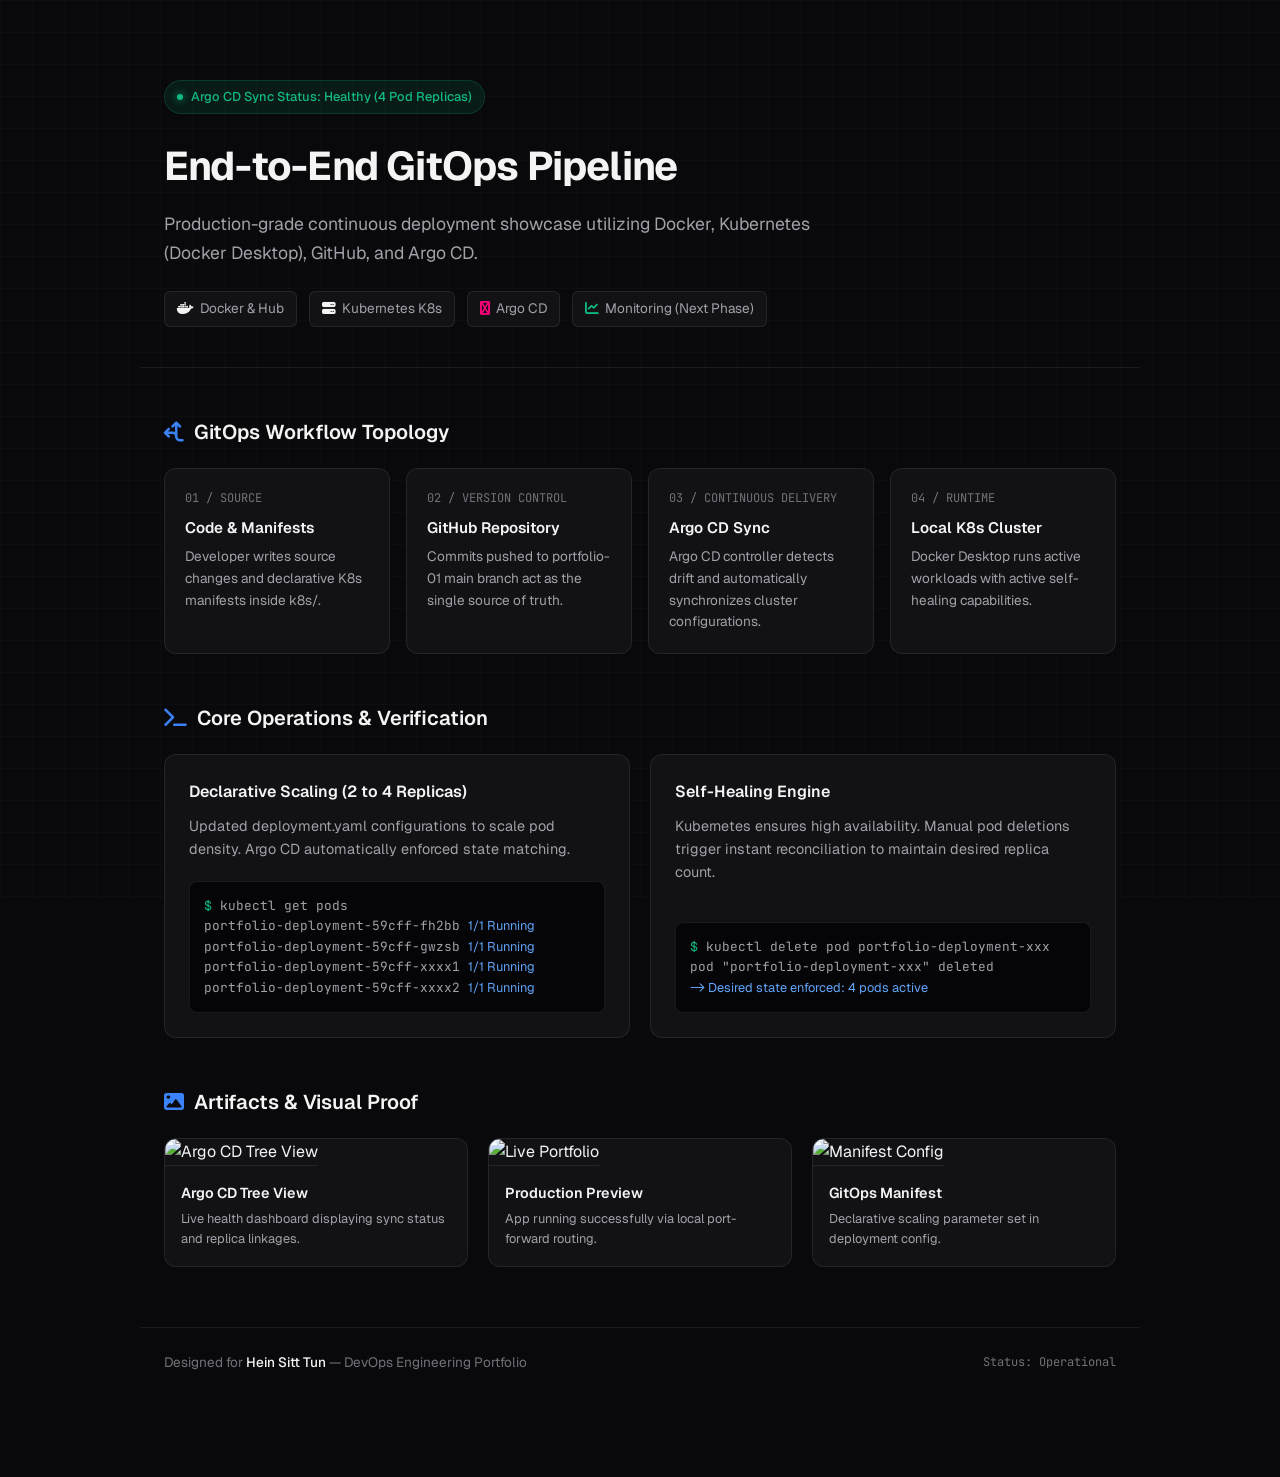
==== commit 7d7e30a5: "code update0.1" ====
--- a/index.html
+++ b/index.html
@@ -3,178 +3,206 @@
 <head>
     <meta charset="UTF-8">
     <meta name="viewport" content="width=device-width, initial-scale=1.0">
-    <title>Hein Sitt Tun — DevOps & GitOps Portfolio</title>
+    <title>Hein Sitt Tun — DevOps & GitOps Engineering Portfolio</title>
     <!-- Fonts -->
     <link rel="preconnect" href="https://fonts.googleapis.com">
     <link rel="preconnect" href="https://fonts.gstatic.com" crossorigin>
-    <link href="https://fonts.googleapis.com/css2?family=Fira+Code:wght@400;500&family=Inter:wght@400;500;600;700&display=swap" rel="stylesheet">
-    <!-- FontAwesome -->
+    <link href="https://fonts.googleapis.com/css2?family=Geist:wght@300;400;500;600;700&family=JetBrains+Mono:wght@400;500&display=swap" rel="stylesheet">
+    <!-- Icons -->
     <link rel="stylesheet" href="https://cdnjs.cloudflare.com/ajax/libs/font-awesome/6.4.0/css/all.min.css">
-
+    
     <style>
         :root {
             --bg: #09090b;
-            --surface: #121217;
+            --surface: #121215;
             --surface-border: rgba(255, 255, 255, 0.08);
             --surface-hover: rgba(255, 255, 255, 0.03);
-            --text-primary: #ededef;
-            --text-secondary: #919193;
-            --accent: #3b82f6;
-            --accent-glow: rgba(59, 130, 246, 0.15);
-            --success: #10b981;
-            --success-bg: rgba(16, 185, 129, 0.1);
-            --font-sans: 'Inter', sans-serif;
-            --font-mono: 'Fira Code', monospace;
+            --text-primary: #f4f4f5;
+            --text-secondary: #a1a1aa;
+            --text-muted: #71717a;
+            --accent-blue: #3b82f6;
+            --accent-emerald: #10b981;
+            --accent-pink: #ec4899;
+            --font-sans: 'Geist', -apple-system, BlinkMacSystemFont, "Segoe UI", Roboto, sans-serif;
+            --font-mono: 'JetBrains Mono', monospace;
+            --radius: 12px;
         }
 
         * {
             margin: 0;
             padding: 0;
             box-sizing: border-box;
+            font-family: var(--font-sans);
         }
 
         body {
             background-color: var(--bg);
             color: var(--text-primary);
-            font-family: var(--font-sans);
-            line-height: 1.5;
-            -webkit-font-smoothing: antialiased;
-            padding: 0 20px 80px;
-        }
-
-        /* Container */
-        .wrapper {
+            line-height: 1.6;
+            padding-bottom: 80px;
+        }
+
+        /* Subtle Grid Background Overlay */
+        body::before {
+            content: '';
+            position: fixed;
+            top: 0; left: 0; width: 100%; height: 100%;
+            background-image: linear-gradient(to right, rgba(255, 255, 255, 0.02) 1px, transparent 1px),
+                              linear-gradient(to bottom, rgba(255, 255, 255, 0.02) 1px, transparent 1px);
+            background-size: 32px 32px;
+            z-index: -1;
+        }
+
+        header {
             max-width: 1000px;
-            margin: 0 auto;
-        }
-
-        /* Header / Hero */
-        header {
-            padding: 80px 0 40px;
+            margin: 80px auto 40px;
+            padding: 0 24px;
             border-bottom: 1px solid var(--surface-border);
-            margin-bottom: 48px;
+            padding-bottom: 40px;
         }
 
         .status-badge {
             display: inline-flex;
             align-items: center;
             gap: 8px;
-            background: var(--success-bg);
+            background: rgba(16, 185, 129, 0.1);
             border: 1px solid rgba(16, 185, 129, 0.2);
-            color: var(--success);
-            padding: 4px 12px;
-            border-radius: 9999px;
+            color: var(--accent-emerald);
+            padding: 6px 12px;
+            border-radius: 20px;
             font-size: 0.8rem;
             font-weight: 500;
-            font-family: var(--font-mono);
             margin-bottom: 20px;
         }
 
-        .status-dot {
+        .status-badge span {
             width: 6px;
             height: 6px;
-            background-color: var(--success);
+            background: var(--accent-emerald);
             border-radius: 50%;
-            box-shadow: 0 0 8px var(--success);
+            box-shadow: 0 0 8px var(--accent-emerald);
         }
 
         h1 {
             font-size: 2.5rem;
             font-weight: 700;
-            letter-spacing: -0.025em;
+            letter-spacing: -0.02em;
             margin-bottom: 12px;
-            color: #fff;
-        }
-
-        .subtitle {
+        }
+
+        header p {
+            color: var(--text-secondary);
             font-size: 1.1rem;
-            color: var(--text-secondary);
             max-width: 700px;
         }
 
-        /* Tech Tags */
-        .tech-tags {
+        .meta-pills {
             display: flex;
-            gap: 8px;
+            gap: 12px;
+            margin-top: 24px;
             flex-wrap: wrap;
-            margin-top: 24px;
-        }
-
-        .tag {
+        }
+
+        .pill {
             background: var(--surface);
             border: 1px solid var(--surface-border);
-            color: var(--text-primary);
             padding: 6px 12px;
             border-radius: 6px;
             font-size: 0.85rem;
-            font-family: var(--font-mono);
+            color: var(--text-secondary);
             display: flex;
             align-items: center;
             gap: 6px;
         }
 
-        .tag i {
-            color: var(--accent);
-        }
-
-        /* Section Titles */
+        .pill i {
+            color: var(--text-primary);
+        }
+
+        .container {
+            max-width: 1000px;
+            margin: 0 auto;
+            padding: 0 24px;
+        }
+
         section {
-            margin-bottom: 56px;
+            margin-top: 48px;
         }
 
         h2 {
             font-size: 1.25rem;
             font-weight: 600;
-            letter-spacing: -0.01em;
-            margin-bottom: 24px;
+            margin-bottom: 20px;
             display: flex;
             align-items: center;
             gap: 10px;
-            color: #fff;
+            color: var(--text-primary);
         }
 
         h2 i {
-            color: var(--text-secondary);
-            font-size: 1rem;
-        }
-
-        /* Grid Cards */
-        .grid-2 {
+            color: var(--accent-blue);
+        }
+
+        /* Architecture Workflow Cards */
+        .workflow-grid {
             display: grid;
-            grid-template-columns: repeat(auto-fit, minmax(460px, 1fr));
-            gap: 20px;
-        }
-
-        @media (max-width: 768px) {
-            .grid-2 {
-                grid-template-columns: 1fr;
-            }
-        }
-
-        .card {
+            grid-template-columns: repeat(auto-fit, minmax(220px, 1fr));
+            gap: 16px;
+        }
+
+        .workflow-card {
             background: var(--surface);
             border: 1px solid var(--surface-border);
-            border-radius: 12px;
+            border-radius: var(--radius);
+            padding: 20px;
+            position: relative;
+        }
+
+        .workflow-card .step-num {
+            font-family: var(--font-mono);
+            font-size: 0.75rem;
+            color: var(--text-muted);
+            margin-bottom: 8px;
+        }
+
+        .workflow-card h3 {
+            font-size: 0.95rem;
+            font-weight: 600;
+            margin-bottom: 6px;
+        }
+
+        .workflow-card p {
+            font-size: 0.85rem;
+            color: var(--text-secondary);
+        }
+
+        /* Feature Details Section */
+        .details-grid {
+            display: grid;
+            grid-template-columns: repeat(auto-fit, minmax(300px, 1fr));
+            gap: 20px;
+        }
+
+        .detail-box {
+            background: var(--surface);
+            border: 1px solid var(--surface-border);
+            border-radius: var(--radius);
             padding: 24px;
-            transition: border-color 0.2s ease, background 0.2s ease;
-        }
-
-        .card:hover {
-            border-color: rgba(255, 255, 255, 0.16);
-            background: var(--surface-hover);
-        }
-
-        .card h3 {
+            display: flex;
+            flex-direction: column;
+            justify-content: space-between;
+        }
+
+        .detail-box h3 {
             font-size: 1rem;
             font-weight: 600;
-            margin-bottom: 8px;
-            color: #fff;
-        }
-
-        .card p {
-            color: var(--text-secondary);
+            margin-bottom: 10px;
+        }
+
+        .detail-box p {
             font-size: 0.9rem;
-            margin-bottom: 16px;
+            color: var(--text-secondary);
+            margin-bottom: 20px;
         }
 
         /* Terminal Window */
@@ -190,37 +218,35 @@
         }
 
         .terminal .prompt {
-            color: var(--accent);
+            color: var(--accent-emerald);
         }
 
         .terminal .highlight {
-            color: var(--success);
-        }
-
-        /* Gallery / Proof Section */
+            color: #60a5fa;
+        }
+
+        /* Gallery Grid */
         .gallery-grid {
             display: grid;
-            grid-template-columns: repeat(auto-fit, minmax(290px, 1fr));
+            grid-template-columns: repeat(auto-fit, minmax(300px, 1fr));
             gap: 20px;
         }
 
         .gallery-item {
             background: var(--surface);
             border: 1px solid var(--surface-border);
-            border-radius: 10px;
+            border-radius: var(--radius);
             overflow: hidden;
-            cursor: pointer;
-            transition: transform 0.2s ease, border-color 0.2s ease;
+            transition: border-color 0.2s ease;
         }
 
         .gallery-item:hover {
-            transform: translateY(-2px);
             border-color: rgba(255, 255, 255, 0.2);
         }
 
         .gallery-item img {
             width: 100%;
-            height: 160px;
+            height: 180px;
             object-fit: cover;
             border-bottom: 1px solid var(--surface-border);
         }
@@ -233,7 +259,6 @@
             font-size: 0.9rem;
             font-weight: 600;
             margin-bottom: 4px;
-            color: #fff;
         }
 
         .gallery-info p {
@@ -241,171 +266,147 @@
             color: var(--text-secondary);
         }
 
-        /* Lightbox Modal */
-        .modal {
-            display: none;
-            position: fixed;
-            z-index: 1000;
-            top: 0; left: 0; width: 100%; height: 100%;
-            background: rgba(0, 0, 0, 0.85);
-            backdrop-filter: blur(8px);
-            align-items: center;
-            justify-content: center;
-            padding: 40px;
-        }
-
-        .modal img {
-            max-width: 90%;
-            max-height: 85vh;
-            border-radius: 8px;
-            border: 1px solid var(--surface-border);
-            box-shadow: 0 25px 50px -12px rgba(0, 0, 0, 0.5);
-        }
-
-        .modal-close {
-            position: absolute;
-            top: 24px; right: 32px;
-            color: #fff;
-            font-size: 2rem;
-            cursor: pointer;
-            background: none;
-            border: none;
-        }
-
-        /* Footer */
         footer {
+            max-width: 1000px;
+            margin: 60px auto 0;
+            padding: 24px;
             border-top: 1px solid var(--surface-border);
-            padding-top: 32px;
             display: flex;
             justify-content: space-between;
             align-items: center;
-            color: var(--text-secondary);
+            color: var(--text-muted);
             font-size: 0.85rem;
         }
 
         footer span {
-            color: #fff;
+            color: var(--text-primary);
             font-weight: 500;
+        }
+
+        @media (max-width: 768px) {
+            h1 { font-size: 2rem; }
+            header { margin-top: 40px; }
         }
     </style>
 </head>
 <body>
 
-    <div class="wrapper">
-        <!-- Hero Header -->
-        <header>
-            <div class="status-badge">
-                <div class="status-dot"></div>
-                Argo CD Synced • 4 Pod Replicas Active
-            </div>
-            <h1>End-to-End GitOps Pipeline</h1>
-            <p class="subtitle">Production-grade automated continuous deployment architecture built with Docker, Kubernetes, GitHub, and Argo CD.</p>
-            
-            <div class="tech-tags">
-                <div class="tag"><i class="fa-brands fa-docker"></i> Docker Hub</div>
-                <div class="tag"><i class="fa-solid fa-server"></i> Kubernetes (K8s)</div>
-                <div class="tag"><i class="fa-solid fa-code-merge"></i> Argo CD GitOps</div>
-                <div class="tag" style="color: var(--success);"><i class="fa-solid fa-chart-pie"></i> Prometheus & Grafana (Next)</div>
-            </div>
-        </header>
-
-        <!-- Architecture & Workflow -->
+    <header>
+        <div class="status-badge">
+            <span></span> Argo CD Sync Status: Healthy (4 Pod Replicas)
+        </div>
+        <h1>End-to-End GitOps Pipeline</h1>
+        <p>Production-grade continuous deployment showcase utilizing Docker, Kubernetes (Docker Desktop), GitHub, and Argo CD.</p>
+        
+        <div class="meta-pills">
+            <div class="pill"><i class="fa-brands fa-docker"></i> Docker & Hub</div>
+            <div class="pill"><i class="fa-solid fa-server"></i> Kubernetes K8s</div>
+            <div class="pill"><i class="fa-solid fa-octopus-deploy" style="color: #ff007a;"></i> Argo CD</div>
+            <div class="pill"><i class="fa-solid fa-chart-line" style="color: var(--accent-emerald);"></i> Monitoring (Next Phase)</div>
+        </div>
+    </header>
+
+    <div class="container">
+
+        <!-- Architecture Workflow Section -->
         <section>
-            <h2><i class="fa-solid fa-diagram-project"></i> Pipeline Architecture</h2>
-            <div class="card" style="margin-bottom: 20px;">
-                <h3>GitOps Declarative Loop</h3>
-                <p>Code changes or manifest updates pushed to GitHub are automatically detected and reconciled by the Argo CD controller into the local Docker Desktop Kubernetes cluster.</p>
-                <div class="terminal">
-                    <span class="prompt">git push origin main</span> &nbsp;➔&nbsp; <span class="highlight">Argo CD Auto-Sync</span> &nbsp;➔&nbsp; <span class="prompt">K8s Deployment (4 Pods)</span>
+            <h2><i class="fa-solid fa-arrows-split-up-and-left"></i> GitOps Workflow Topology</h2>
+            <div class="workflow-grid">
+                <div class="workflow-card">
+                    <div class="step-num">01 / SOURCE</div>
+                    <h3>Code & Manifests</h3>
+                    <p>Developer writes source changes and declarative K8s manifests inside <code>k8s/</code>.</p>
+                </div>
+                <div class="workflow-card">
+                    <div class="step-num">02 / VERSION CONTROL</div>
+                    <h3>GitHub Repository</h3>
+                    <p>Commits pushed to <code>portfolio-01</code> main branch act as the single source of truth.</p>
+                </div>
+                <div class="workflow-card">
+                    <div class="step-num">03 / CONTINUOUS DELIVERY</div>
+                    <h3>Argo CD Sync</h3>
+                    <p>Argo CD controller detects drift and automatically synchronizes cluster configurations.</p>
+                </div>
+                <div class="workflow-card">
+                    <div class="step-num">04 / RUNTIME</div>
+                    <h3>Local K8s Cluster</h3>
+                    <p>Docker Desktop runs active workloads with active self-healing capabilities.</p>
                 </div>
             </div>
         </section>
 
-        <!-- Core Features / Milestones -->
+        <!-- Implementation Details Section -->
         <section>
-            <h2><i class="fa-solid fa-bolt"></i> Key Operational Milestones</h2>
-            <div class="grid-2">
+            <h2><i class="fa-solid fa-terminal"></i> Core Operations & Verification</h2>
+            <div class="details-grid">
                 
-                <div class="card">
-                    <h3>Declarative Scaling (2 to 4 Pods)</h3>
-                    <p>Updated `replicas: 4` in `deployment.yaml` on GitHub. Verified automated pod scaling without manual intervention.</p>
+                <div class="detail-box">
+                    <div>
+                        <h3>Declarative Scaling (2 to 4 Replicas)</h3>
+                        <p>Updated <code>deployment.yaml</code> configurations to scale pod density. Argo CD automatically enforced state matching.</p>
+                    </div>
                     <div class="terminal">
                         <span class="prompt">$</span> kubectl get pods<br>
-                        portfolio-deployment-59cff-fh2bb &nbsp;<span class="highlight">1/1 Running</span><br>
-                        portfolio-deployment-59cff-gwzsb &nbsp;<span class="highlight">1/1 Running</span><br>
-                        portfolio-deployment-59cff-xxxx1 &nbsp;<span class="highlight">1/1 Running</span><br>
-                        portfolio-deployment-59cff-xxxx2 &nbsp;<span class="highlight">1/1 Running</span>
-                    </div>
-                </div>
-
-                <div class="card">
-                    <h3>Self-Healing Infrastructure</h3>
-                    <p>Kubernetes maintains active desired state loops. Terminating any pod triggers immediate automatic re-provisioning.</p>
+                        portfolio-deployment-59cff-fh2bb <span class="highlight">1/1 Running</span><br>
+                        portfolio-deployment-59cff-gwzsb <span class="highlight">1/1 Running</span><br>
+                        portfolio-deployment-59cff-xxxx1 <span class="highlight">1/1 Running</span><br>
+                        portfolio-deployment-59cff-xxxx2 <span class="highlight">1/1 Running</span>
+                    </div>
+                </div>
+
+                <div class="detail-box">
+                    <div>
+                        <h3>Self-Healing Engine</h3>
+                        <p>Kubernetes ensures high availability. Manual pod deletions trigger instant reconciliation to maintain desired replica count.</p>
+                    </div>
                     <div class="terminal">
                         <span class="prompt">$</span> kubectl delete pod portfolio-deployment-xxx<br>
-                        <span style="color: #ef4444;">pod deleted</span> ➔ <span class="highlight">New replica spawned instantly</span>
+                        pod "portfolio-deployment-xxx" deleted<br>
+                        <span class="highlight">-> Desired state enforced: 4 pods active</span>
                     </div>
                 </div>
 
             </div>
         </section>
 
-        <!-- Proof Gallery -->
+        <!-- Visual Proof Gallery -->
         <section>
-            <h2><i class="fa-solid fa-image"></i> Visual Evidence & Proof Gallery</h2>
+            <h2><i class="fa-solid fa-image"></i> Artifacts & Visual Proof</h2>
             <div class="gallery-grid">
                 
-                <div class="gallery-item" onclick="openModal('images/argocdtreeview.png')">
+                <div class="gallery-item">
                     <img src="images/argocdtreeview.png" alt="Argo CD Tree View">
                     <div class="gallery-info">
                         <h4>Argo CD Tree View</h4>
-                        <p>Healthy & Synced application structure.</p>
-                    </div>
-                </div>
-
-                <div class="gallery-item" onclick="openModal('images/replicas2to4.png')">
-                    <img src="images/replicas2to4.png" alt="Deployment Yaml">
+                        <p>Live health dashboard displaying sync status and replica linkages.</p>
+                    </div>
+                </div>
+
+                <div class="gallery-item">
+                    <img src="images/localhost8081.jpg" alt="Live Portfolio">
                     <div class="gallery-info">
-                        <h4>Declarative Config</h4>
-                        <p>Scaling configuration in deployment.yaml.</p>
-                    </div>
-                </div>
-
-                <div class="gallery-item" onclick="openModal('images/localhost8081.jpg')">
-                    <img src="images/localhost8081.jpg" alt="Live App">
+                        <h4>Production Preview</h4>
+                        <p>App running successfully via local port-forward routing.</p>
+                    </div>
+                </div>
+
+                <div class="gallery-item">
+                    <img src="images/replicas2to4.png" alt="Manifest Config">
                     <div class="gallery-info">
-                        <h4>Live Portfolio App</h4>
-                        <p>Port-forwarded verification at localhost:8081.</p>
+                        <h4>GitOps Manifest</h4>
+                        <p>Declarative scaling parameter set in deployment config.</p>
                     </div>
                 </div>
 
             </div>
         </section>
 
-        <!-- Footer -->
-        <footer>
-            <p>Maintained by <span>Hein Sitt Tun</span></p>
-            <p style="font-family: var(--font-mono); font-size: 0.8rem;">CB Bank Interview Showcase</p>
-        </footer>
     </div>
 
-    <!-- Lightbox Modal -->
-    <div id="imgModal" class="modal" onclick="closeModal()">
-        <button class="modal-close">&times;</button>
-        <img id="modalImg" src="" alt="Zoomed View">
-    </div>
-
-    <script>
-        function openModal(imgSrc) {
-            const modal = document.getElementById('imgModal');
-            const modalImg = document.getElementById('modalImg');
-            modal.style.display = 'flex';
-            modalImg.src = imgSrc;
-        }
-
-        function closeModal() {
-            document.getElementById('imgModal').style.display = 'none';
-        }
-    </script>
+    <footer>
+        <p>Designed for <span>Hein Sitt Tun</span> — DevOps Engineering Portfolio</p>
+        <p style="font-family: var(--font-mono); font-size: 0.75rem;">Status: Operational</p>
+    </footer>
+
 </body>
 </html>
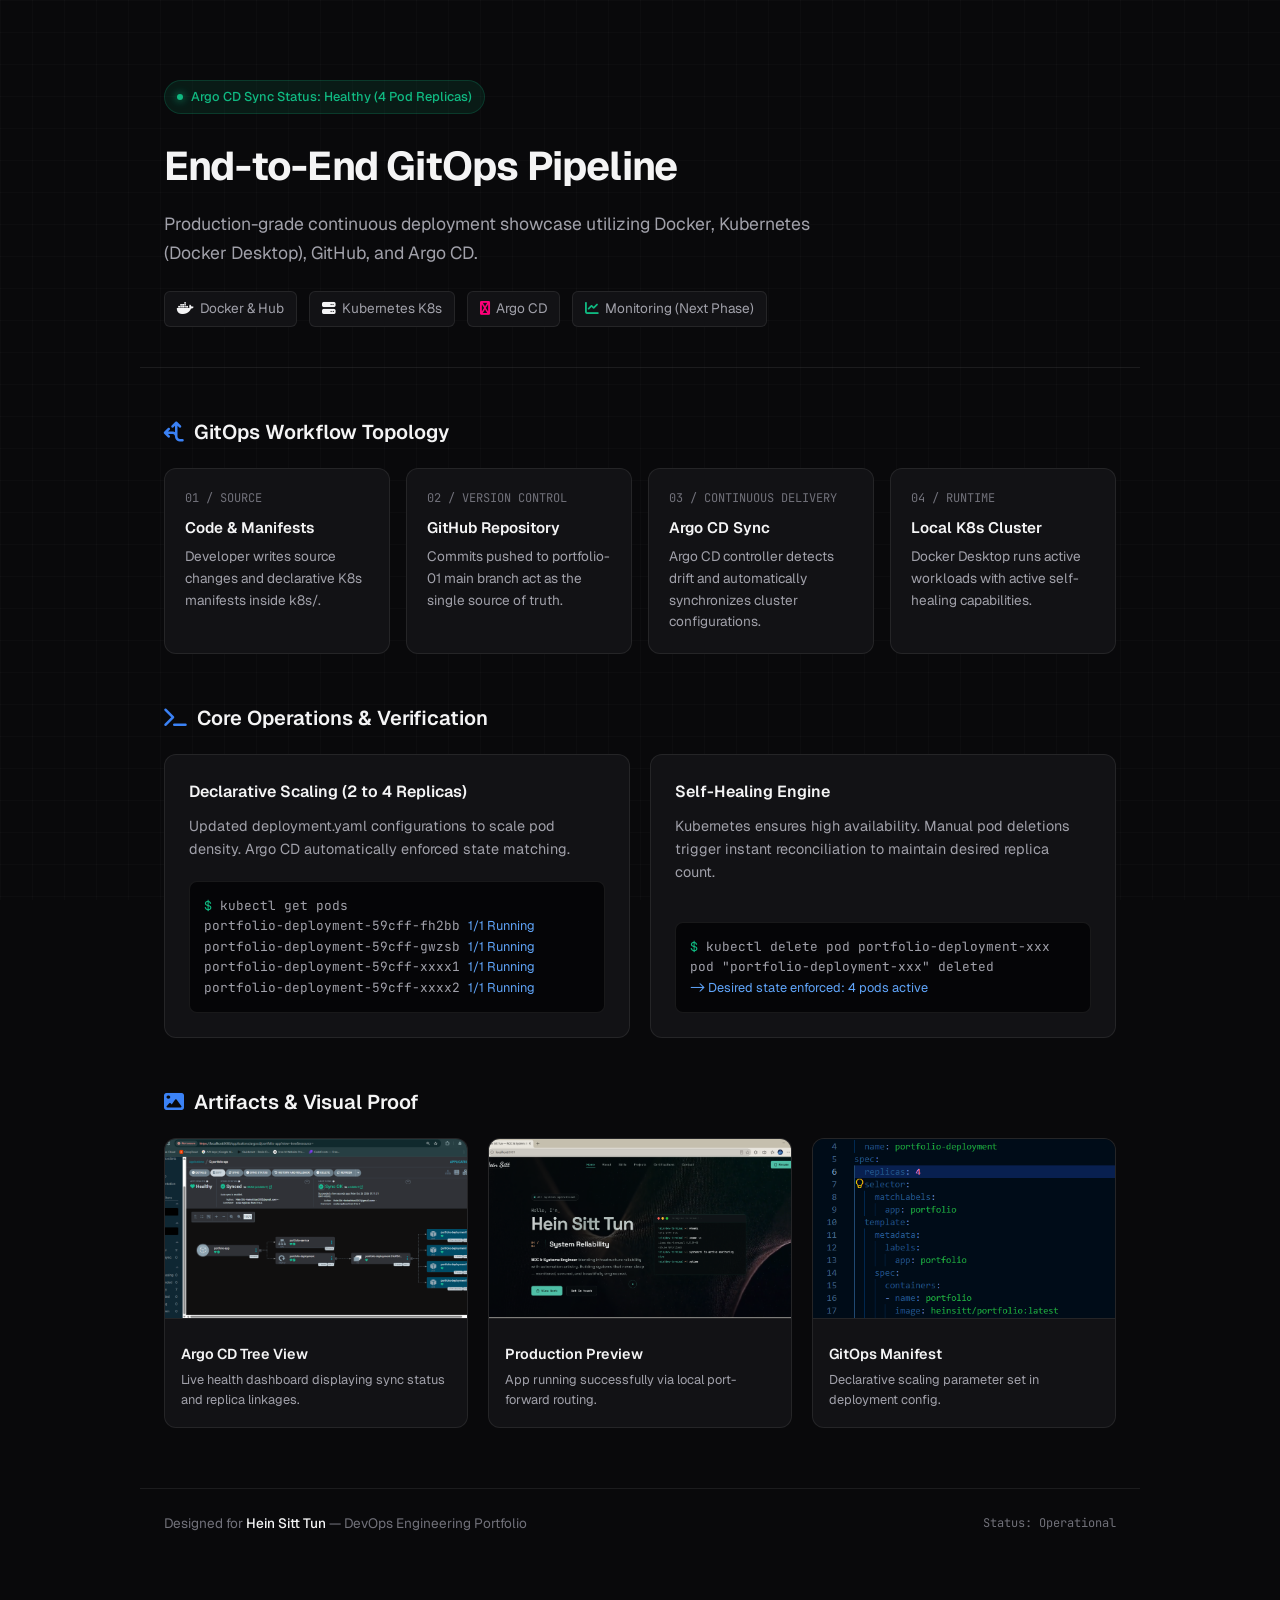
==== commit 1f3fcae7: "upload the png of lab" ====
--- a/index.html
+++ b/index.html
@@ -383,7 +383,7 @@
                 </div>
 
                 <div class="gallery-item">
-                    <img src="images/localhost8081.jpg" alt="Live Portfolio">
+                    <img src="images/localhost8081.png" alt="Live Portfolio">
                     <div class="gallery-info">
                         <h4>Production Preview</h4>
                         <p>App running successfully via local port-forward routing.</p>
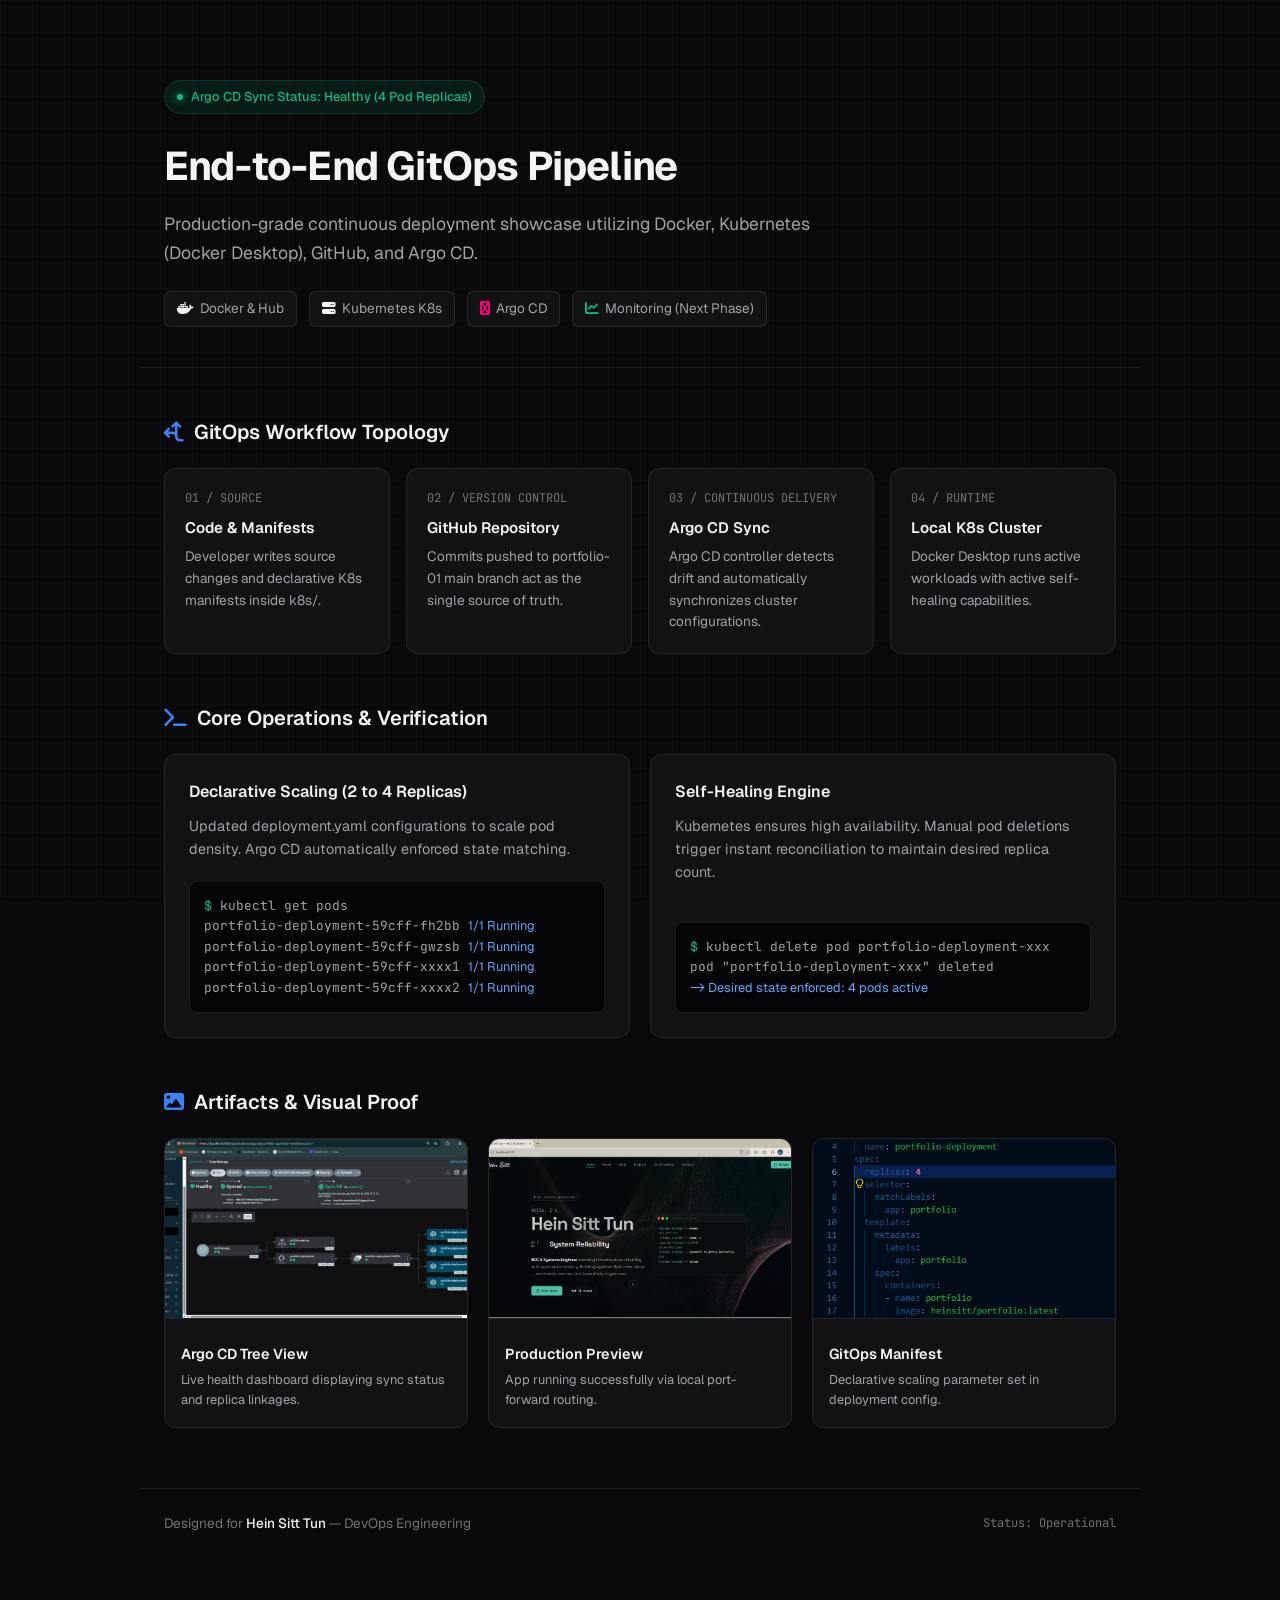
==== commit bc9fa97c: "update html & readme" ====
--- a/index.html
+++ b/index.html
@@ -404,7 +404,7 @@
     </div>
 
     <footer>
-        <p>Designed for <span>Hein Sitt Tun</span> — DevOps Engineering Portfolio</p>
+        <p>Designed for <span>Hein Sitt Tun</span> — DevOps Engineering</p>
         <p style="font-family: var(--font-mono); font-size: 0.75rem;">Status: Operational</p>
     </footer>
 
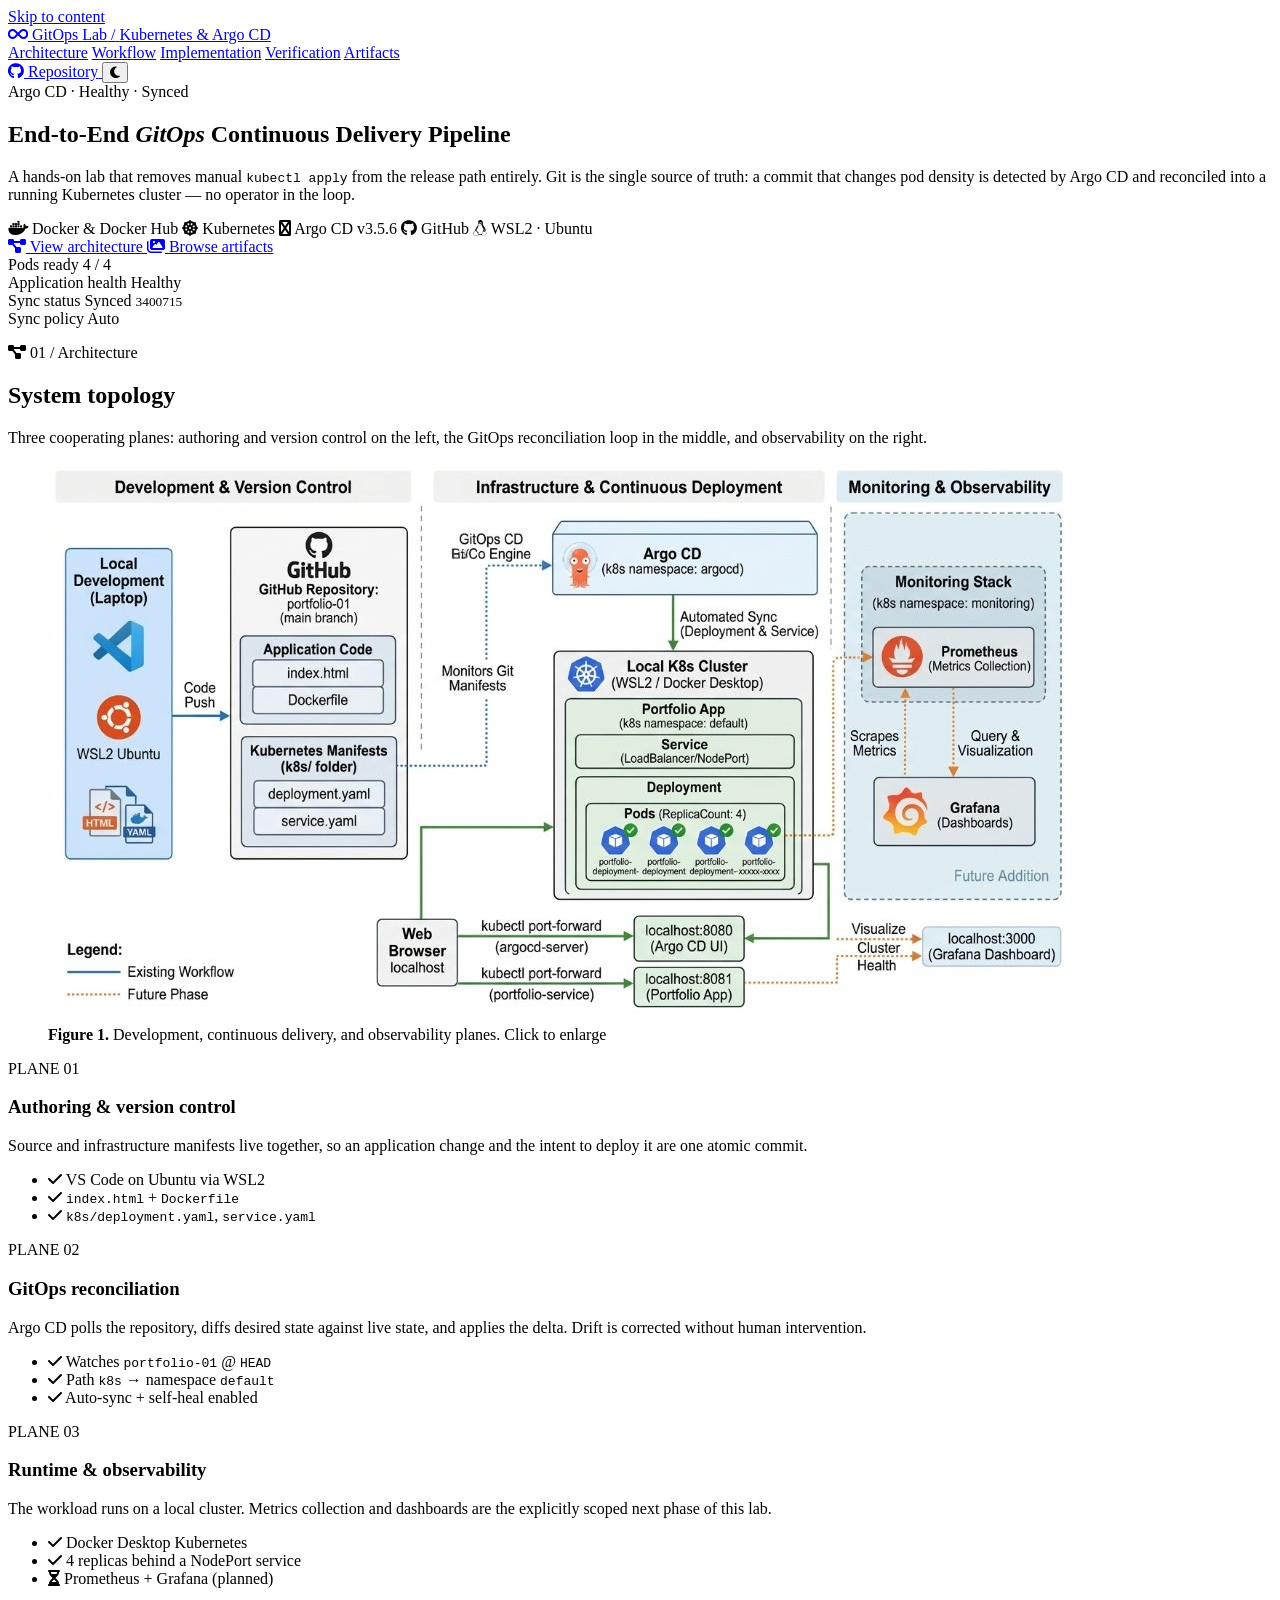
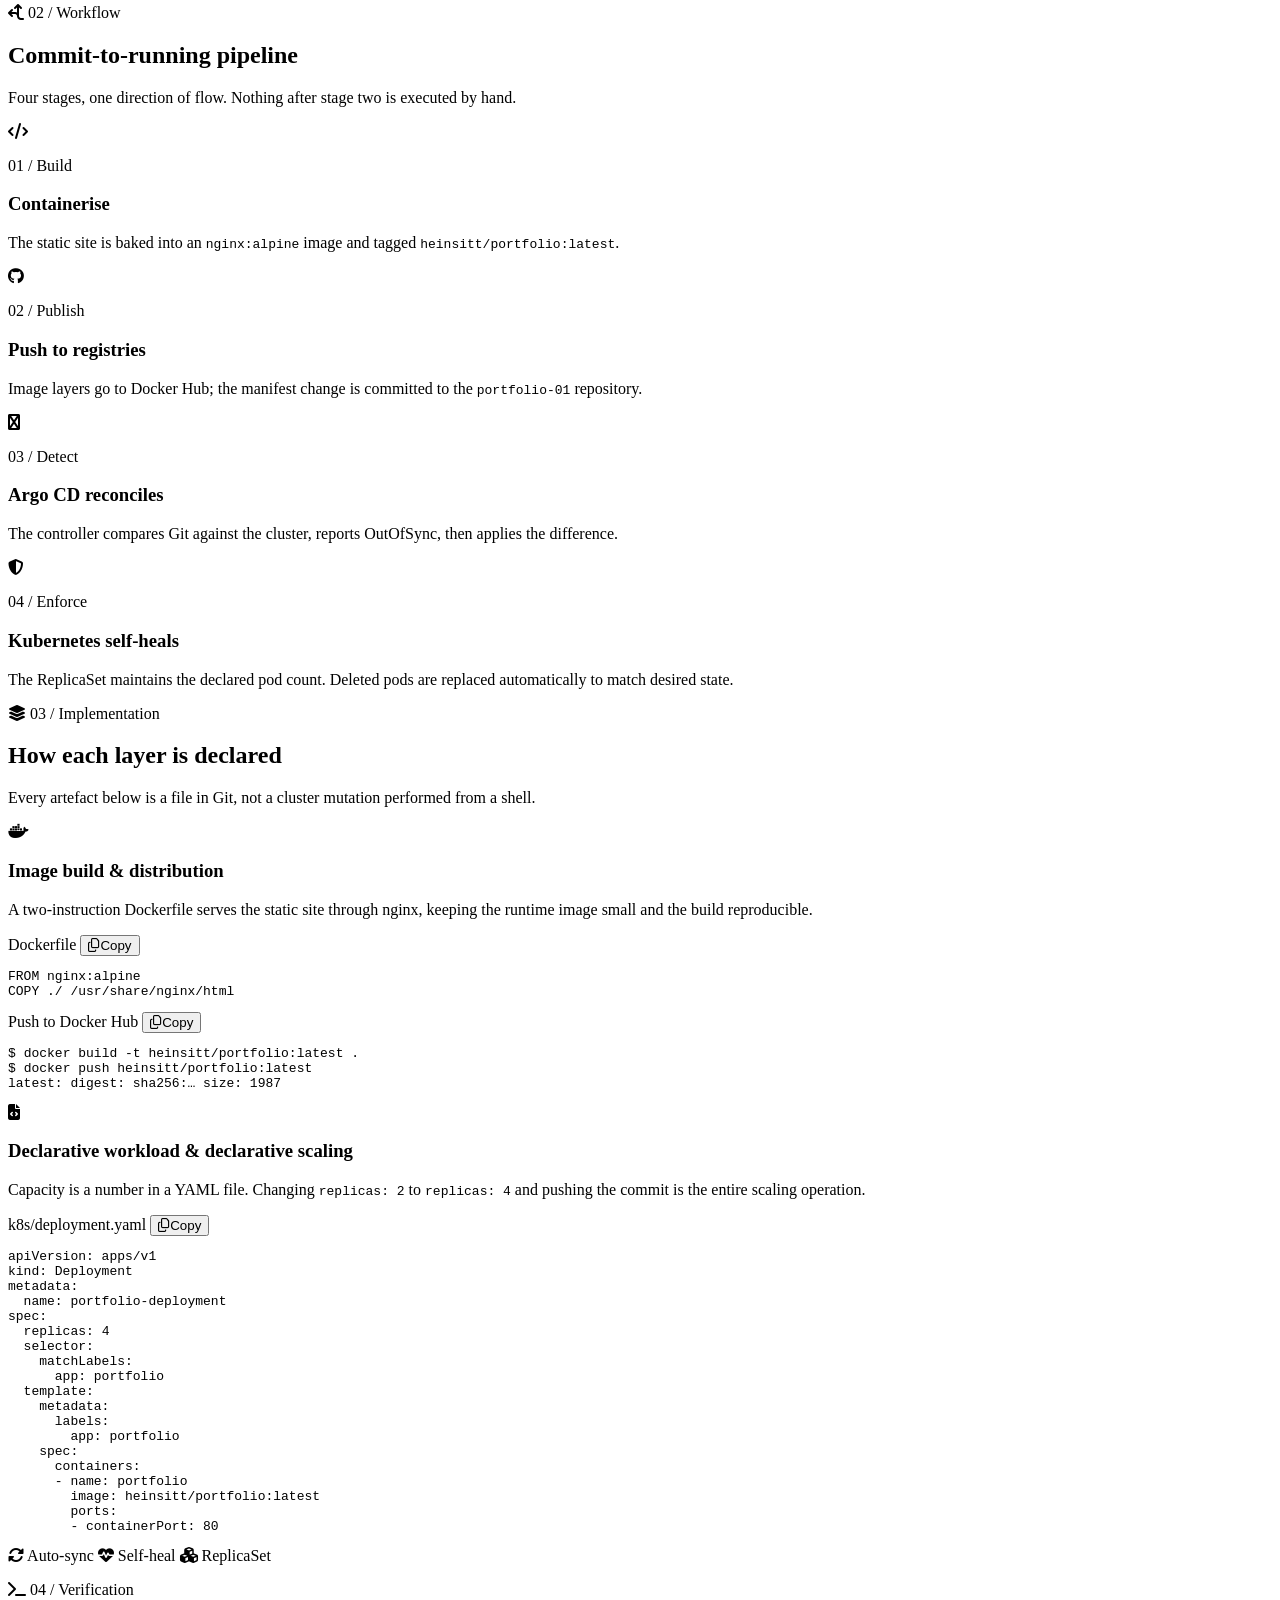
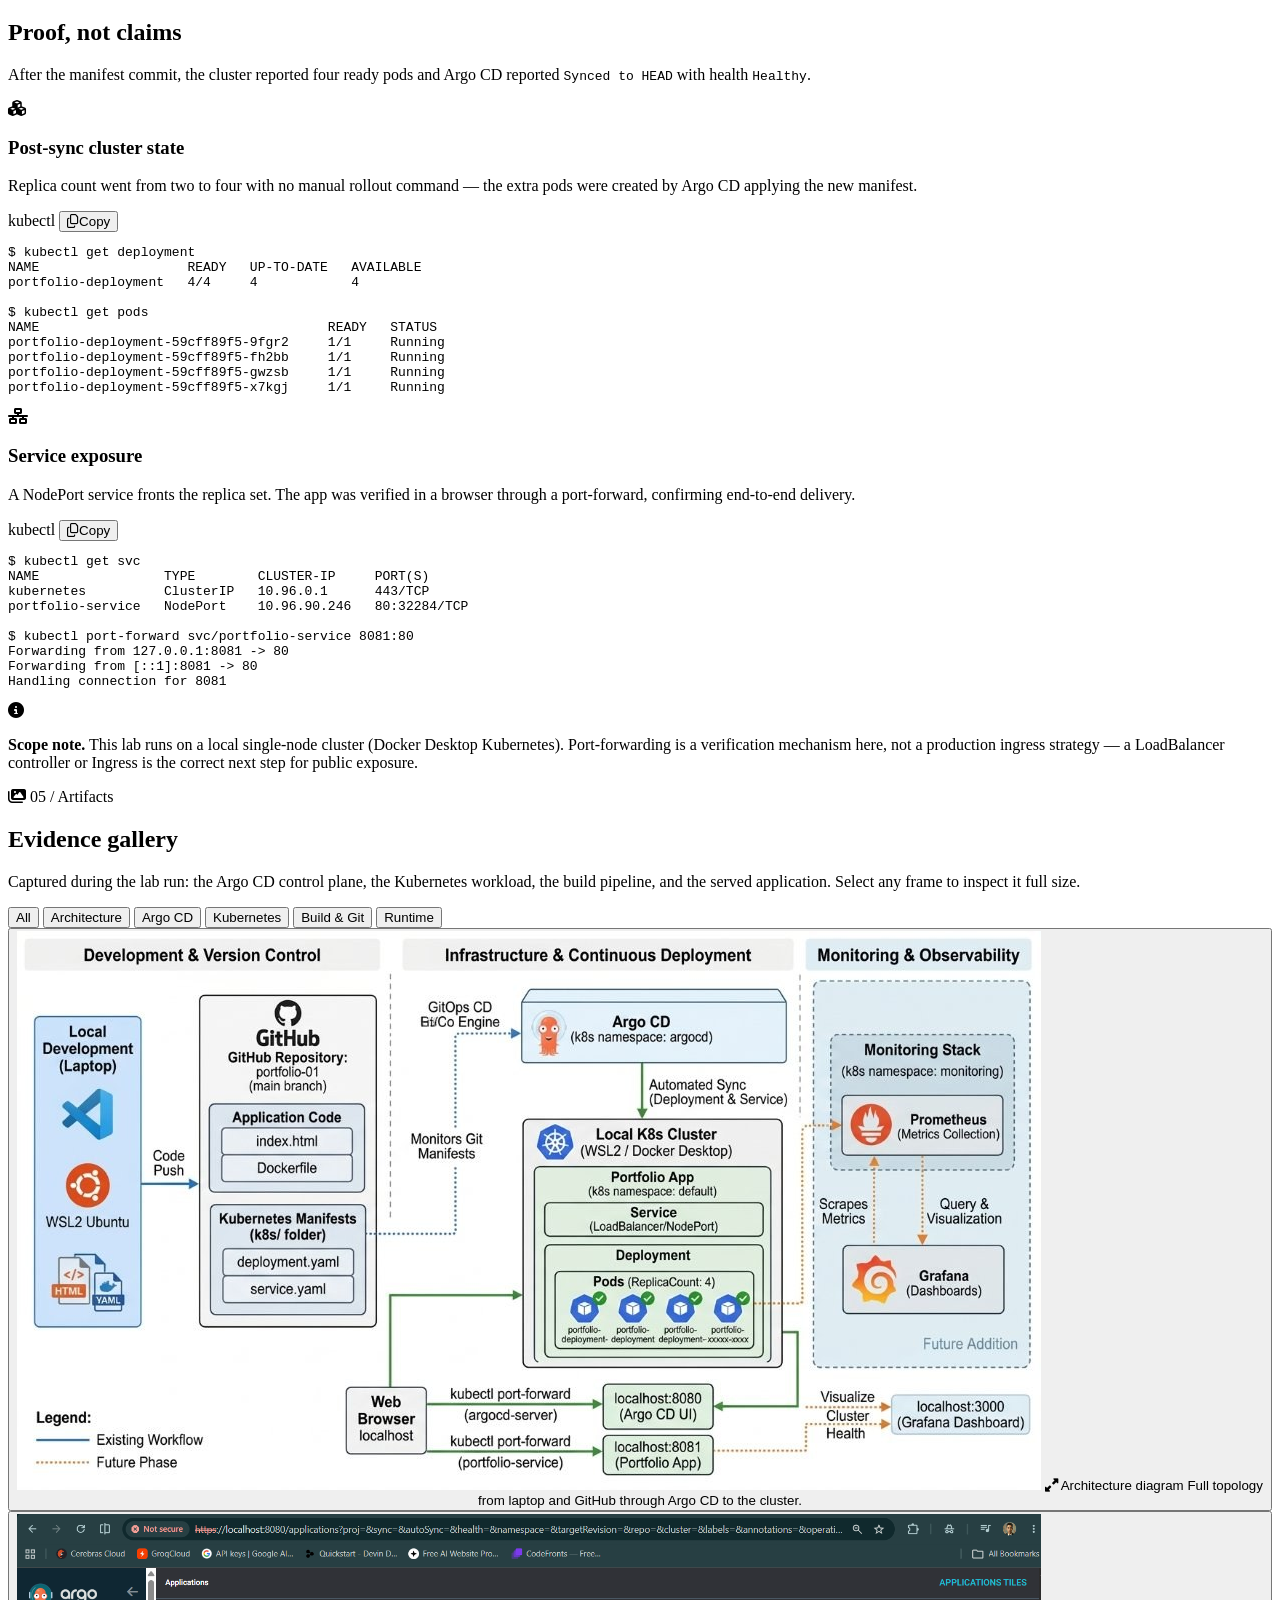
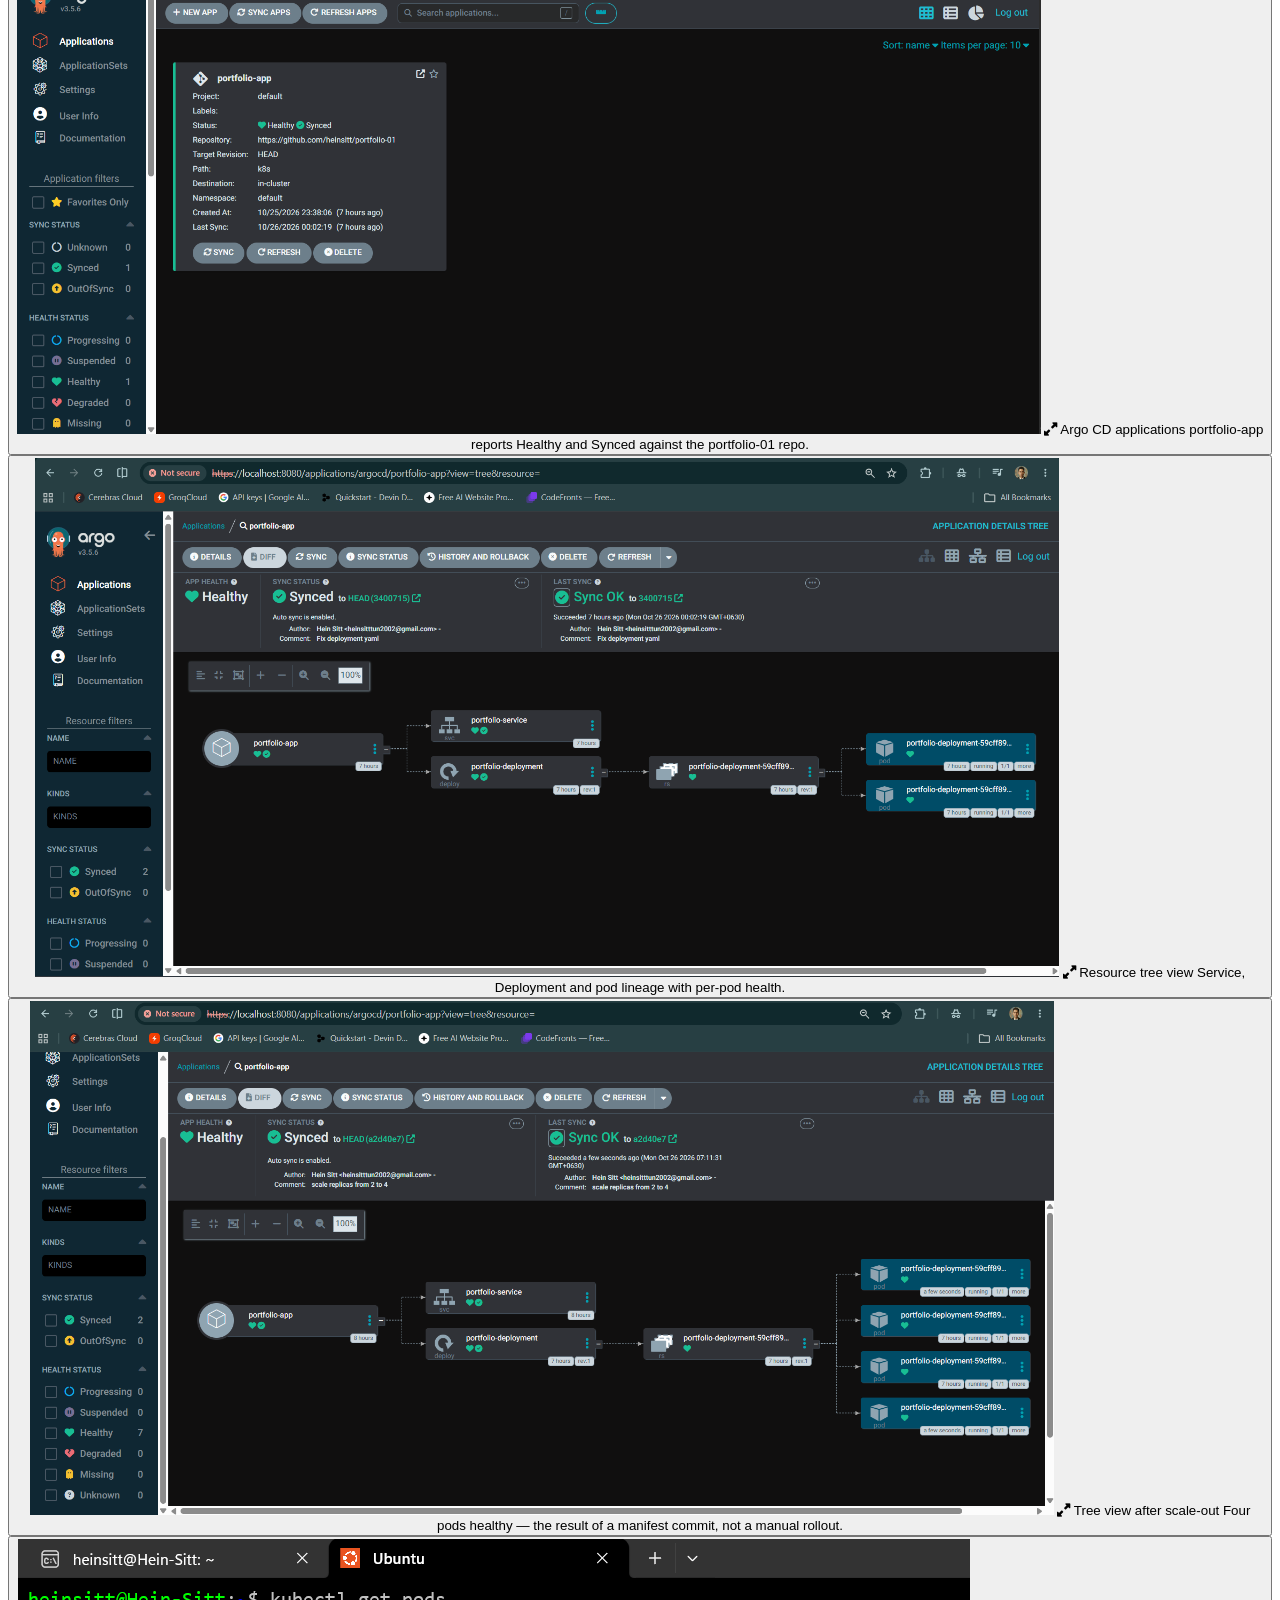
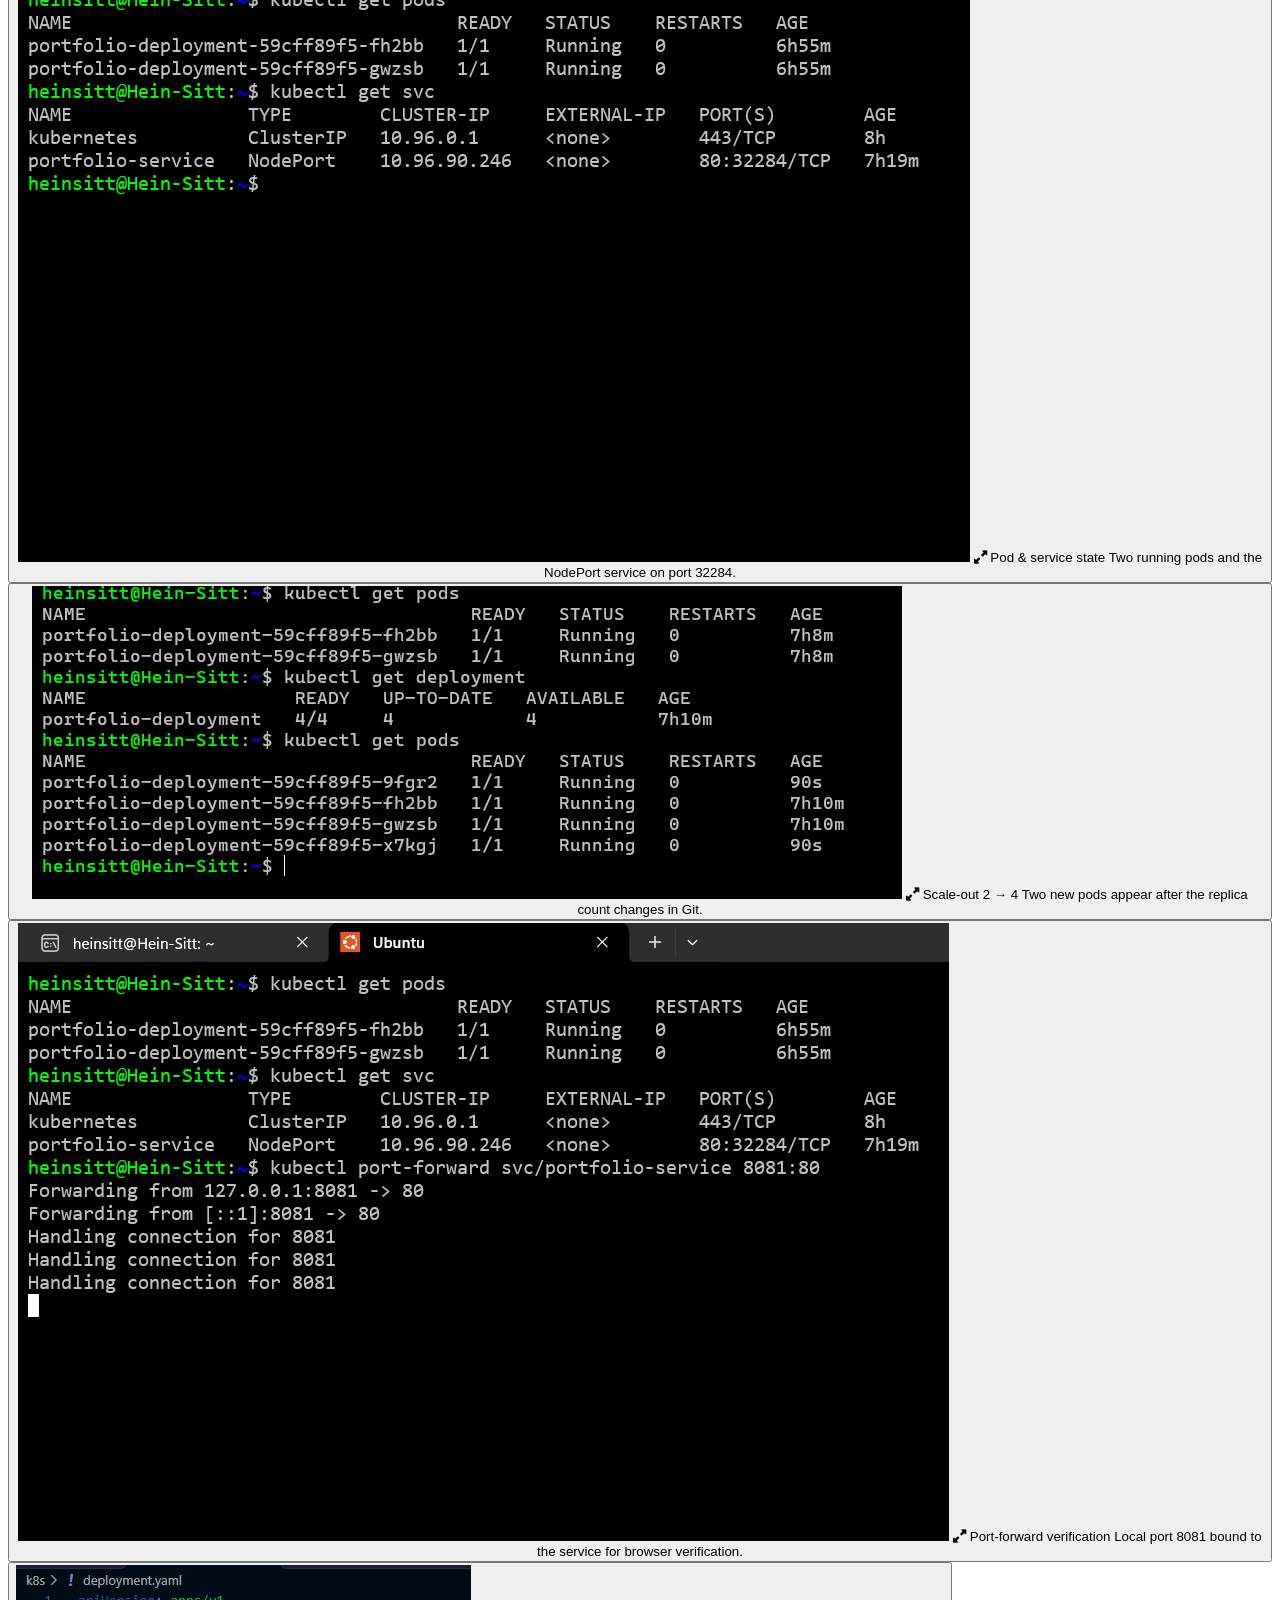
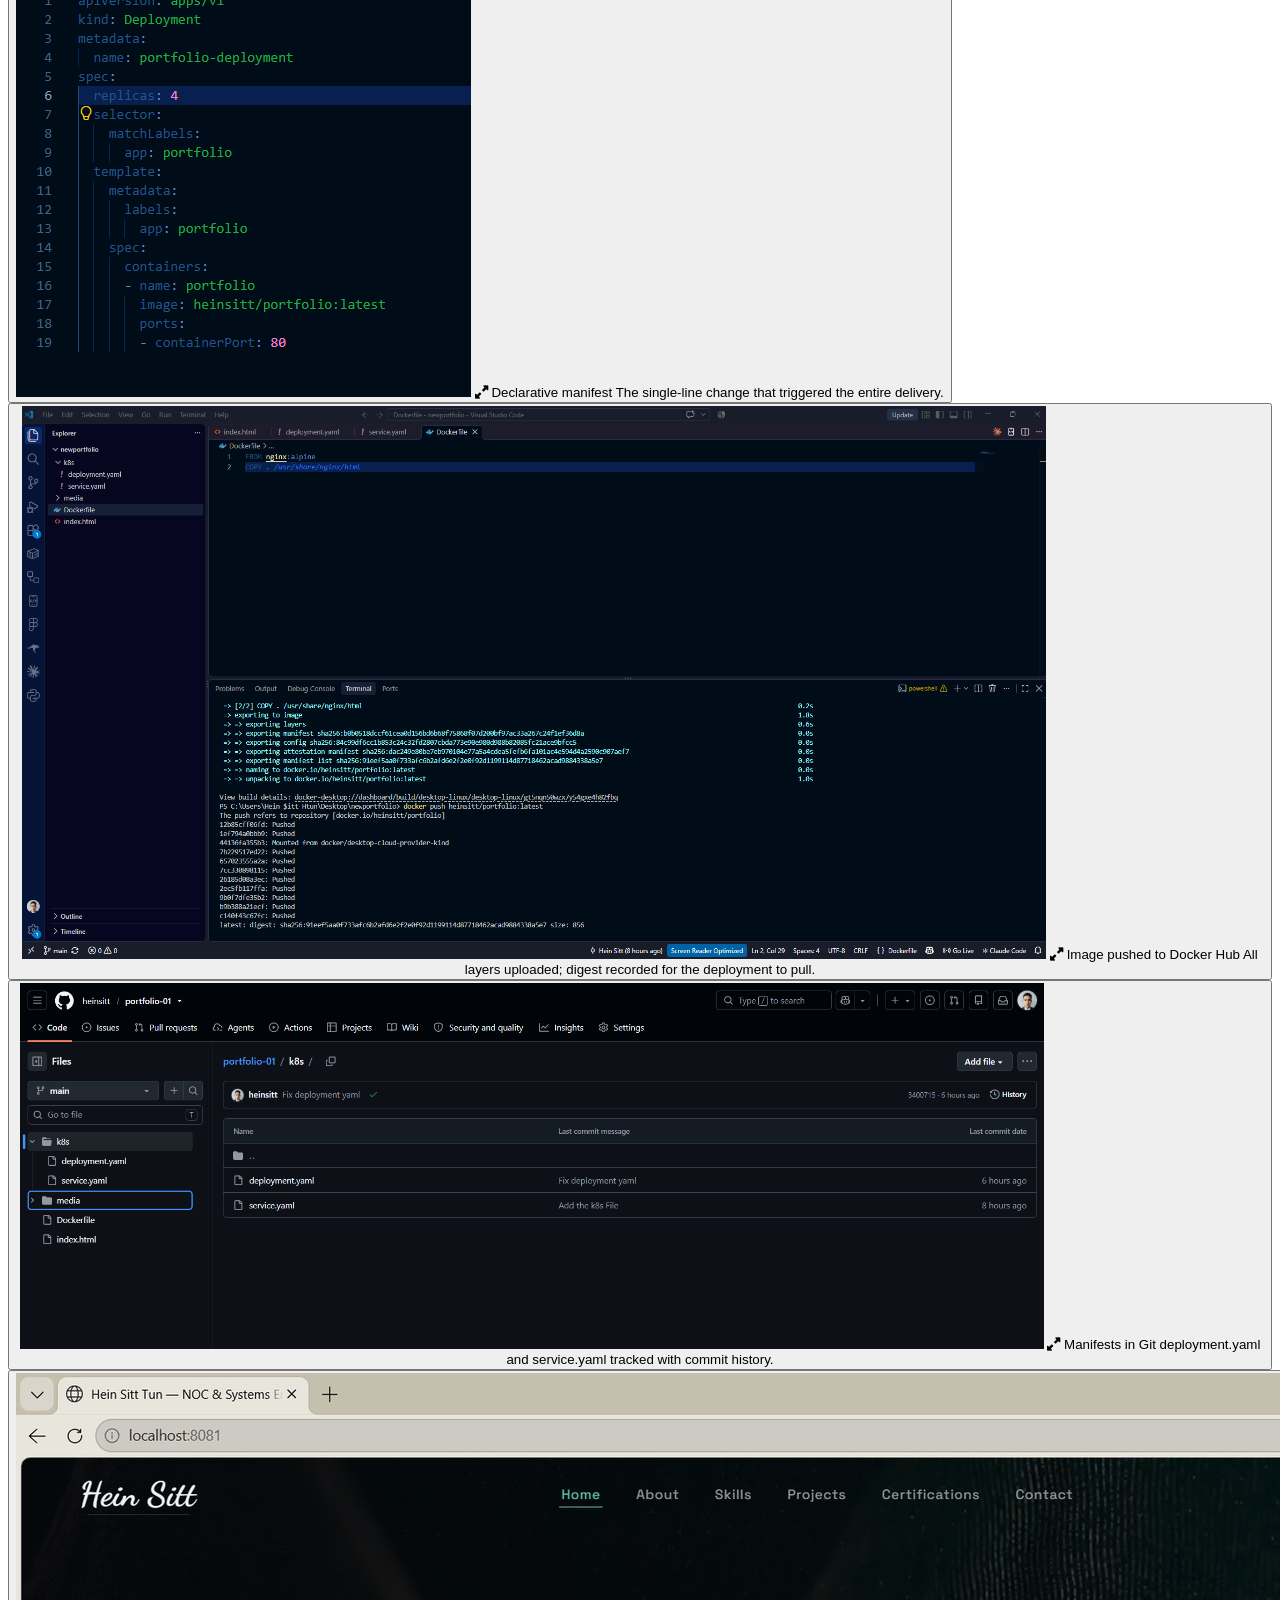
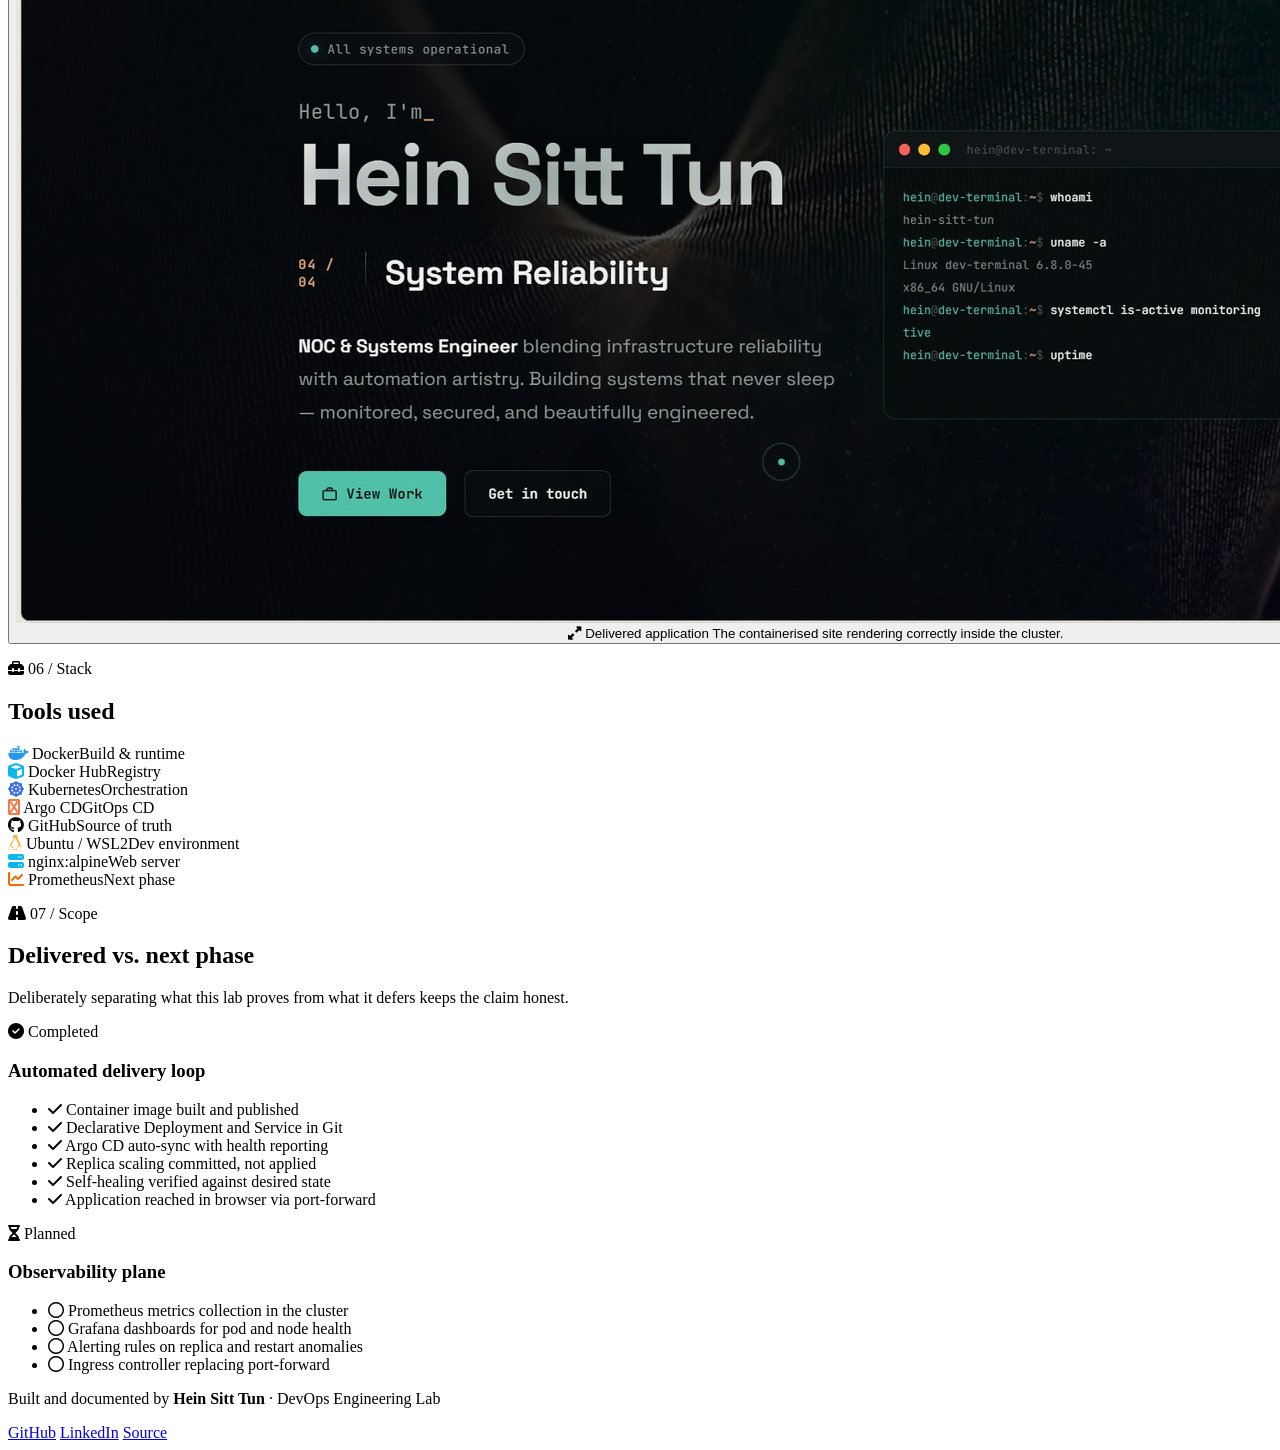
==== commit 1685a07d: "feat(web): rewrite index.html with design-system build" ====
--- a/index.html
+++ b/index.html
@@ -1,412 +1,728 @@
 <!DOCTYPE html>
-<html lang="en">
+<html lang="en" data-theme="dark">
 <head>
-    <meta charset="UTF-8">
-    <meta name="viewport" content="width=device-width, initial-scale=1.0">
-    <title>Hein Sitt Tun — DevOps & GitOps Engineering Portfolio</title>
-    <!-- Fonts -->
-    <link rel="preconnect" href="https://fonts.googleapis.com">
-    <link rel="preconnect" href="https://fonts.gstatic.com" crossorigin>
-    <link href="https://fonts.googleapis.com/css2?family=Geist:wght@300;400;500;600;700&family=JetBrains+Mono:wght@400;500&display=swap" rel="stylesheet">
-    <!-- Icons -->
-    <link rel="stylesheet" href="https://cdnjs.cloudflare.com/ajax/libs/font-awesome/6.4.0/css/all.min.css">
-    
-    <style>
-        :root {
-            --bg: #09090b;
-            --surface: #121215;
-            --surface-border: rgba(255, 255, 255, 0.08);
-            --surface-hover: rgba(255, 255, 255, 0.03);
-            --text-primary: #f4f4f5;
-            --text-secondary: #a1a1aa;
-            --text-muted: #71717a;
-            --accent-blue: #3b82f6;
-            --accent-emerald: #10b981;
-            --accent-pink: #ec4899;
-            --font-sans: 'Geist', -apple-system, BlinkMacSystemFont, "Segoe UI", Roboto, sans-serif;
-            --font-mono: 'JetBrains Mono', monospace;
-            --radius: 12px;
-        }
-
-        * {
-            margin: 0;
-            padding: 0;
-            box-sizing: border-box;
-            font-family: var(--font-sans);
-        }
-
-        body {
-            background-color: var(--bg);
-            color: var(--text-primary);
-            line-height: 1.6;
-            padding-bottom: 80px;
-        }
-
-        /* Subtle Grid Background Overlay */
-        body::before {
-            content: '';
-            position: fixed;
-            top: 0; left: 0; width: 100%; height: 100%;
-            background-image: linear-gradient(to right, rgba(255, 255, 255, 0.02) 1px, transparent 1px),
-                              linear-gradient(to bottom, rgba(255, 255, 255, 0.02) 1px, transparent 1px);
-            background-size: 32px 32px;
-            z-index: -1;
-        }
-
-        header {
-            max-width: 1000px;
-            margin: 80px auto 40px;
-            padding: 0 24px;
-            border-bottom: 1px solid var(--surface-border);
-            padding-bottom: 40px;
-        }
-
-        .status-badge {
-            display: inline-flex;
-            align-items: center;
-            gap: 8px;
-            background: rgba(16, 185, 129, 0.1);
-            border: 1px solid rgba(16, 185, 129, 0.2);
-            color: var(--accent-emerald);
-            padding: 6px 12px;
-            border-radius: 20px;
-            font-size: 0.8rem;
-            font-weight: 500;
-            margin-bottom: 20px;
-        }
-
-        .status-badge span {
-            width: 6px;
-            height: 6px;
-            background: var(--accent-emerald);
-            border-radius: 50%;
-            box-shadow: 0 0 8px var(--accent-emerald);
-        }
-
-        h1 {
-            font-size: 2.5rem;
-            font-weight: 700;
-            letter-spacing: -0.02em;
-            margin-bottom: 12px;
-        }
-
-        header p {
-            color: var(--text-secondary);
-            font-size: 1.1rem;
-            max-width: 700px;
-        }
-
-        .meta-pills {
-            display: flex;
-            gap: 12px;
-            margin-top: 24px;
-            flex-wrap: wrap;
-        }
-
-        .pill {
-            background: var(--surface);
-            border: 1px solid var(--surface-border);
-            padding: 6px 12px;
-            border-radius: 6px;
-            font-size: 0.85rem;
-            color: var(--text-secondary);
-            display: flex;
-            align-items: center;
-            gap: 6px;
-        }
-
-        .pill i {
-            color: var(--text-primary);
-        }
-
-        .container {
-            max-width: 1000px;
-            margin: 0 auto;
-            padding: 0 24px;
-        }
-
-        section {
-            margin-top: 48px;
-        }
-
-        h2 {
-            font-size: 1.25rem;
-            font-weight: 600;
-            margin-bottom: 20px;
-            display: flex;
-            align-items: center;
-            gap: 10px;
-            color: var(--text-primary);
-        }
-
-        h2 i {
-            color: var(--accent-blue);
-        }
-
-        /* Architecture Workflow Cards */
-        .workflow-grid {
-            display: grid;
-            grid-template-columns: repeat(auto-fit, minmax(220px, 1fr));
-            gap: 16px;
-        }
-
-        .workflow-card {
-            background: var(--surface);
-            border: 1px solid var(--surface-border);
-            border-radius: var(--radius);
-            padding: 20px;
-            position: relative;
-        }
-
-        .workflow-card .step-num {
-            font-family: var(--font-mono);
-            font-size: 0.75rem;
-            color: var(--text-muted);
-            margin-bottom: 8px;
-        }
-
-        .workflow-card h3 {
-            font-size: 0.95rem;
-            font-weight: 600;
-            margin-bottom: 6px;
-        }
-
-        .workflow-card p {
-            font-size: 0.85rem;
-            color: var(--text-secondary);
-        }
-
-        /* Feature Details Section */
-        .details-grid {
-            display: grid;
-            grid-template-columns: repeat(auto-fit, minmax(300px, 1fr));
-            gap: 20px;
-        }
-
-        .detail-box {
-            background: var(--surface);
-            border: 1px solid var(--surface-border);
-            border-radius: var(--radius);
-            padding: 24px;
-            display: flex;
-            flex-direction: column;
-            justify-content: space-between;
-        }
-
-        .detail-box h3 {
-            font-size: 1rem;
-            font-weight: 600;
-            margin-bottom: 10px;
-        }
-
-        .detail-box p {
-            font-size: 0.9rem;
-            color: var(--text-secondary);
-            margin-bottom: 20px;
-        }
-
-        /* Terminal Window */
-        .terminal {
-            background: #050507;
-            border: 1px solid var(--surface-border);
-            border-radius: 8px;
-            padding: 14px;
-            font-family: var(--font-mono);
-            font-size: 0.8rem;
-            color: var(--text-secondary);
-            overflow-x: auto;
-        }
-
-        .terminal .prompt {
-            color: var(--accent-emerald);
-        }
-
-        .terminal .highlight {
-            color: #60a5fa;
-        }
-
-        /* Gallery Grid */
-        .gallery-grid {
-            display: grid;
-            grid-template-columns: repeat(auto-fit, minmax(300px, 1fr));
-            gap: 20px;
-        }
-
-        .gallery-item {
-            background: var(--surface);
-            border: 1px solid var(--surface-border);
-            border-radius: var(--radius);
-            overflow: hidden;
-            transition: border-color 0.2s ease;
-        }
-
-        .gallery-item:hover {
-            border-color: rgba(255, 255, 255, 0.2);
-        }
-
-        .gallery-item img {
-            width: 100%;
-            height: 180px;
-            object-fit: cover;
-            border-bottom: 1px solid var(--surface-border);
-        }
-
-        .gallery-info {
-            padding: 16px;
-        }
-
-        .gallery-info h4 {
-            font-size: 0.9rem;
-            font-weight: 600;
-            margin-bottom: 4px;
-        }
-
-        .gallery-info p {
-            font-size: 0.8rem;
-            color: var(--text-secondary);
-        }
-
-        footer {
-            max-width: 1000px;
-            margin: 60px auto 0;
-            padding: 24px;
-            border-top: 1px solid var(--surface-border);
-            display: flex;
-            justify-content: space-between;
-            align-items: center;
-            color: var(--text-muted);
-            font-size: 0.85rem;
-        }
-
-        footer span {
-            color: var(--text-primary);
-            font-weight: 500;
-        }
-
-        @media (max-width: 768px) {
-            h1 { font-size: 2rem; }
-            header { margin-top: 40px; }
-        }
-    </style>
+  <meta charset="UTF-8">
+  <meta name="viewport" content="width=device-width, initial-scale=1">
+
+  <title>End-to-End GitOps CD Pipeline — Kubernetes &amp; Argo CD | Hein Sitt Tun</title>
+  <meta name="description" content="A hands-on GitOps continuous deployment lab: containerised portfolio app on Docker Hub, declarative Kubernetes manifests in Git, and automated sync plus self-healing with Argo CD.">
+  <meta name="author" content="Hein Sitt Tun">
+  <meta name="theme-color" content="#08080b" media="(prefers-color-scheme: dark)">
+  <meta name="theme-color" content="#fbfbfc" media="(prefers-color-scheme: light)">
+
+  <!-- Open Graph / social preview -->
+  <meta property="og:type" content="article">
+  <meta property="og:title" content="End-to-End GitOps CD Pipeline with Kubernetes &amp; Argo CD">
+  <meta property="og:description" content="Docker → GitHub → Argo CD → Kubernetes. A fully automated GitOps delivery lab with declarative scaling and self-healing verification.">
+  <meta property="og:image" content="images/architecture.jpg">
+  <meta property="og:url" content="https://heinsitt.github.io/End-to-End-GitOps-CD-Pipeline-with-Kubernetes-Argo-CD/">
+  <meta name="twitter:card" content="summary_large_image">
+  <meta name="twitter:title" content="End-to-End GitOps CD Pipeline with Kubernetes &amp; Argo CD">
+  <meta name="twitter:description" content="Docker → GitHub → Argo CD → Kubernetes. A fully automated GitOps delivery lab.">
+  <meta name="twitter:image" content="images/architecture.jpg">
+
+  <link rel="canonical" href="https://heinsitt.github.io/End-to-End-GitOps-CD-Pipeline-with-Kubernetes-Argo-CD/">
+  <link rel="icon" href="data:image/svg+xml,%3Csvg xmlns='http://www.w3.org/2000/svg' viewBox='0 0 32 32'%3E%3Crect width='32' height='32' rx='7' fill='%236366f1'/%3E%3Cpath d='M9 21.5 14.5 10h3L23 21.5h-3.2l-.9-2.1h-4.9l-.9 2.1H9zm4.7-4.6h3.1L15.3 13l-1.6 3.9z' fill='white'/%3E%3C/svg%3E">
+
+  <!-- Typography -->
+  <link rel="preconnect" href="https://fonts.googleapis.com">
+  <link rel="preconnect" href="https://fonts.gstatic.com" crossorigin>
+  <link href="https://fonts.googleapis.com/css2?family=Inter:wght@300;400;450;500;550;600;650;700&family=JetBrains+Mono:wght@400;500;600&display=swap" rel="stylesheet">
+
+  <!-- Icons -->
+  <link rel="stylesheet" href="https://cdnjs.cloudflare.com/ajax/libs/font-awesome/6.5.1/css/all.min.css" referrerpolicy="no-referrer">
+
+  <!-- Design system -->
+  <link rel="stylesheet" href="assets/css/tokens.css">
+  <link rel="stylesheet" href="assets/css/components.css">
+
+  <script>
+    /* Apply persisted theme before first paint to avoid a flash. */
+    (function () {
+      try {
+        var stored = localStorage.getItem('gitops-theme');
+        var prefersLight = window.matchMedia('(prefers-color-scheme: light)').matches;
+        var theme = stored || (prefersLight ? 'light' : 'dark');
+        document.documentElement.setAttribute('data-theme', theme);
+      } catch (e) { /* private mode — keep default */ }
+    })();
+  </script>
 </head>
-<body>
-
-    <header>
-        <div class="status-badge">
-            <span></span> Argo CD Sync Status: Healthy (4 Pod Replicas)
-        </div>
-        <h1>End-to-End GitOps Pipeline</h1>
-        <p>Production-grade continuous deployment showcase utilizing Docker, Kubernetes (Docker Desktop), GitHub, and Argo CD.</p>
-        
-        <div class="meta-pills">
-            <div class="pill"><i class="fa-brands fa-docker"></i> Docker & Hub</div>
-            <div class="pill"><i class="fa-solid fa-server"></i> Kubernetes K8s</div>
-            <div class="pill"><i class="fa-solid fa-octopus-deploy" style="color: #ff007a;"></i> Argo CD</div>
-            <div class="pill"><i class="fa-solid fa-chart-line" style="color: var(--accent-emerald);"></i> Monitoring (Next Phase)</div>
-        </div>
-    </header>
-
-    <div class="container">
-
-        <!-- Architecture Workflow Section -->
-        <section>
-            <h2><i class="fa-solid fa-arrows-split-up-and-left"></i> GitOps Workflow Topology</h2>
-            <div class="workflow-grid">
-                <div class="workflow-card">
-                    <div class="step-num">01 / SOURCE</div>
-                    <h3>Code & Manifests</h3>
-                    <p>Developer writes source changes and declarative K8s manifests inside <code>k8s/</code>.</p>
-                </div>
-                <div class="workflow-card">
-                    <div class="step-num">02 / VERSION CONTROL</div>
-                    <h3>GitHub Repository</h3>
-                    <p>Commits pushed to <code>portfolio-01</code> main branch act as the single source of truth.</p>
-                </div>
-                <div class="workflow-card">
-                    <div class="step-num">03 / CONTINUOUS DELIVERY</div>
-                    <h3>Argo CD Sync</h3>
-                    <p>Argo CD controller detects drift and automatically synchronizes cluster configurations.</p>
-                </div>
-                <div class="workflow-card">
-                    <div class="step-num">04 / RUNTIME</div>
-                    <h3>Local K8s Cluster</h3>
-                    <p>Docker Desktop runs active workloads with active self-healing capabilities.</p>
-                </div>
-            </div>
-        </section>
-
-        <!-- Implementation Details Section -->
-        <section>
-            <h2><i class="fa-solid fa-terminal"></i> Core Operations & Verification</h2>
-            <div class="details-grid">
-                
-                <div class="detail-box">
-                    <div>
-                        <h3>Declarative Scaling (2 to 4 Replicas)</h3>
-                        <p>Updated <code>deployment.yaml</code> configurations to scale pod density. Argo CD automatically enforced state matching.</p>
-                    </div>
-                    <div class="terminal">
-                        <span class="prompt">$</span> kubectl get pods<br>
-                        portfolio-deployment-59cff-fh2bb <span class="highlight">1/1 Running</span><br>
-                        portfolio-deployment-59cff-gwzsb <span class="highlight">1/1 Running</span><br>
-                        portfolio-deployment-59cff-xxxx1 <span class="highlight">1/1 Running</span><br>
-                        portfolio-deployment-59cff-xxxx2 <span class="highlight">1/1 Running</span>
-                    </div>
-                </div>
-
-                <div class="detail-box">
-                    <div>
-                        <h3>Self-Healing Engine</h3>
-                        <p>Kubernetes ensures high availability. Manual pod deletions trigger instant reconciliation to maintain desired replica count.</p>
-                    </div>
-                    <div class="terminal">
-                        <span class="prompt">$</span> kubectl delete pod portfolio-deployment-xxx<br>
-                        pod "portfolio-deployment-xxx" deleted<br>
-                        <span class="highlight">-> Desired state enforced: 4 pods active</span>
-                    </div>
-                </div>
-
-            </div>
-        </section>
-
-        <!-- Visual Proof Gallery -->
-        <section>
-            <h2><i class="fa-solid fa-image"></i> Artifacts & Visual Proof</h2>
-            <div class="gallery-grid">
-                
-                <div class="gallery-item">
-                    <img src="images/argocdtreeview.png" alt="Argo CD Tree View">
-                    <div class="gallery-info">
-                        <h4>Argo CD Tree View</h4>
-                        <p>Live health dashboard displaying sync status and replica linkages.</p>
-                    </div>
-                </div>
-
-                <div class="gallery-item">
-                    <img src="images/localhost8081.png" alt="Live Portfolio">
-                    <div class="gallery-info">
-                        <h4>Production Preview</h4>
-                        <p>App running successfully via local port-forward routing.</p>
-                    </div>
-                </div>
-
-                <div class="gallery-item">
-                    <img src="images/replicas2to4.png" alt="Manifest Config">
-                    <div class="gallery-info">
-                        <h4>GitOps Manifest</h4>
-                        <p>Declarative scaling parameter set in deployment config.</p>
-                    </div>
-                </div>
-
-            </div>
-        </section>
-
+
+<body id="top">
+  <a class="skip-link" href="#main">Skip to content</a>
+
+  <!-- ══════════════════════════════════════════════════════ HEADER ══════ -->
+  <header class="site-header">
+    <div class="container site-header__inner">
+      <a class="brand" href="#top" aria-label="GitOps Lab — back to top">
+        <span class="brand__mark" aria-hidden="true"><i class="fa-solid fa-infinity"></i></span>
+        <span class="brand__name">GitOps Lab</span>
+        <span class="brand__sep" aria-hidden="true">/</span>
+        <span class="brand__sub">Kubernetes &amp; Argo CD</span>
+      </a>
+
+      <nav class="site-nav" aria-label="Section navigation">
+        <a class="site-nav__link" href="#architecture">Architecture</a>
+        <a class="site-nav__link" href="#workflow">Workflow</a>
+        <a class="site-nav__link" href="#implementation">Implementation</a>
+        <a class="site-nav__link" href="#verification">Verification</a>
+        <a class="site-nav__link" href="#artifacts">Artifacts</a>
+      </nav>
+
+      <div class="site-header__actions">
+        <a class="btn btn--ghost btn--sm" href="https://github.com/heinsitt/End-to-End-GitOps-CD-Pipeline-with-Kubernetes-Argo-CD" target="_blank" rel="noopener noreferrer">
+          <i class="fa-brands fa-github" aria-hidden="true"></i>
+          <span>Repository</span>
+        </a>
+        <button class="icon-btn" id="theme-toggle" type="button" aria-label="Switch to light theme" title="Toggle theme">
+          <i class="fa-solid fa-moon" id="theme-icon" aria-hidden="true"></i>
+        </button>
+      </div>
     </div>
-
-    <footer>
-        <p>Designed for <span>Hein Sitt Tun</span> — DevOps Engineering</p>
-        <p style="font-family: var(--font-mono); font-size: 0.75rem;">Status: Operational</p>
-    </footer>
-
+  </header>
+
+  <main id="main">
+
+    <!-- ══════════════════════════════════════════════════════ HERO ══════ -->
+    <section class="hero">
+      <div class="container">
+        <div class="hero__eyebrow">
+          <span class="badge badge--success">
+            <span class="dot" aria-hidden="true"></span>
+            Argo CD &middot; Healthy &middot; Synced
+          </span>
+        </div>
+
+        <h1 class="hero__title">
+          End-to-End <em>GitOps</em> Continuous Delivery Pipeline
+        </h1>
+
+        <p class="hero__lead">
+          A hands-on lab that removes manual <code class="code">kubectl apply</code> from the release
+          path entirely. Git is the single source of truth: a commit that changes pod density is
+          detected by Argo CD and reconciled into a running Kubernetes cluster — no operator in the loop.
+        </p>
+
+        <div class="hero__chips">
+          <span class="chip"><i class="fa-brands fa-docker" aria-hidden="true"></i> Docker &amp; Docker Hub</span>
+          <span class="chip"><i class="fa-solid fa-dharmachakra" aria-hidden="true"></i> Kubernetes</span>
+          <span class="chip"><i class="fa-solid fa-octopus-deploy" aria-hidden="true"></i> Argo CD v3.5.6</span>
+          <span class="chip"><i class="fa-brands fa-github" aria-hidden="true"></i> GitHub</span>
+          <span class="chip"><i class="fa-brands fa-linux" aria-hidden="true"></i> WSL2 &middot; Ubuntu</span>
+        </div>
+
+        <div class="hero__actions">
+          <a class="btn btn--primary" href="#architecture">
+            <i class="fa-solid fa-diagram-project" aria-hidden="true"></i>
+            View architecture
+          </a>
+          <a class="btn btn--secondary" href="#artifacts">
+            <i class="fa-solid fa-images" aria-hidden="true"></i>
+            Browse artifacts
+          </a>
+        </div>
+
+        <!-- ── Live-state KPI strip ─────────────────────────────────────── -->
+        <div class="kpi-strip" role="list" aria-label="Deployment state summary">
+          <div class="kpi" role="listitem">
+            <span class="kpi__label">Pods ready</span>
+            <span class="kpi__value kpi__value--success">4 / 4</span>
+          </div>
+          <div class="kpi" role="listitem">
+            <span class="kpi__label">Application health</span>
+            <span class="kpi__value kpi__value--success">Healthy</span>
+          </div>
+          <div class="kpi" role="listitem">
+            <span class="kpi__label">Sync status</span>
+            <span class="kpi__value">Synced <small>3400715</small></span>
+          </div>
+          <div class="kpi" role="listitem">
+            <span class="kpi__label">Sync policy</span>
+            <span class="kpi__value kpi__value--accent">Auto</span>
+          </div>
+        </div>
+      </div>
+    </section>
+
+    <!-- ══════════════════════════════════════════════ ARCHITECTURE ══════ -->
+    <section class="section" id="architecture">
+      <div class="container">
+        <div class="section__head">
+          <p class="section__eyebrow"><i class="fa-solid fa-diagram-project" aria-hidden="true"></i> 01 / Architecture</p>
+          <h2 class="section__title">System topology</h2>
+          <p class="section__lead">
+            Three cooperating planes: authoring and version control on the left, the GitOps
+            reconciliation loop in the middle, and observability on the right.
+          </p>
+        </div>
+
+        <figure class="figure" data-reveal>
+          <img class="figure__media"
+               src="images/architecture.jpg"
+               alt="Architecture diagram showing a laptop running WSL2 Ubuntu pushing to the portfolio-01 GitHub repository, Argo CD monitoring the manifests and syncing to a local Kubernetes cluster with a four-pod deployment, and a planned Prometheus and Grafana monitoring stack."
+               width="1024" height="559" loading="lazy" decoding="async">
+          <figcaption class="figure__caption">
+            <span><strong>Figure 1.</strong> Development, continuous delivery, and observability planes.</span>
+            <span>Click to enlarge</span>
+          </figcaption>
+        </figure>
+
+        <div class="plane-grid">
+          <article class="plane" style="--plane-accent: var(--accent)" data-reveal>
+            <p class="plane__num">PLANE 01</p>
+            <h3 class="plane__title">Authoring &amp; version control</h3>
+            <p class="plane__text">
+              Source and infrastructure manifests live together, so an application change and the
+              intent to deploy it are one atomic commit.
+            </p>
+            <ul class="plane__list">
+              <li><i class="fa-solid fa-check" aria-hidden="true"></i> VS Code on Ubuntu via WSL2</li>
+              <li><i class="fa-solid fa-check" aria-hidden="true"></i> <code class="code">index.html</code> + <code class="code">Dockerfile</code></li>
+              <li><i class="fa-solid fa-check" aria-hidden="true"></i> <code class="code">k8s/deployment.yaml</code>, <code class="code">service.yaml</code></li>
+            </ul>
+          </article>
+
+          <article class="plane" style="--plane-accent: var(--success)" data-reveal>
+            <p class="plane__num">PLANE 02</p>
+            <h3 class="plane__title">GitOps reconciliation</h3>
+            <p class="plane__text">
+              Argo CD polls the repository, diffs desired state against live state, and applies the
+              delta. Drift is corrected without human intervention.
+            </p>
+            <ul class="plane__list">
+              <li><i class="fa-solid fa-check" aria-hidden="true"></i> Watches <code class="code">portfolio-01</code> @ <code class="code">HEAD</code></li>
+              <li><i class="fa-solid fa-check" aria-hidden="true"></i> Path <code class="code">k8s</code> &rarr; namespace <code class="code">default</code></li>
+              <li><i class="fa-solid fa-check" aria-hidden="true"></i> Auto-sync + self-heal enabled</li>
+            </ul>
+          </article>
+
+          <article class="plane" style="--plane-accent: var(--warning)" data-reveal>
+            <p class="plane__num">PLANE 03</p>
+            <h3 class="plane__title">Runtime &amp; observability</h3>
+            <p class="plane__text">
+              The workload runs on a local cluster. Metrics collection and dashboards are the
+              explicitly scoped next phase of this lab.
+            </p>
+            <ul class="plane__list">
+              <li><i class="fa-solid fa-check" aria-hidden="true"></i> Docker Desktop Kubernetes</li>
+              <li><i class="fa-solid fa-check" aria-hidden="true"></i> 4 replicas behind a NodePort service</li>
+              <li><i class="fa-solid fa-hourglass-half" aria-hidden="true"></i> Prometheus + Grafana (planned)</li>
+            </ul>
+          </article>
+        </div>
+      </div>
+    </section>
+
+    <!-- ══════════════════════════════════════════════ WORKFLOW ══════════ -->
+    <section class="section" id="workflow">
+      <div class="container">
+        <div class="section__head">
+          <p class="section__eyebrow"><i class="fa-solid fa-arrows-split-up-and-left" aria-hidden="true"></i> 02 / Workflow</p>
+          <h2 class="section__title">Commit-to-running pipeline</h2>
+          <p class="section__lead">
+            Four stages, one direction of flow. Nothing after stage two is executed by hand.
+          </p>
+        </div>
+
+        <div class="pipeline">
+          <article class="step" data-reveal>
+            <div class="step__badge" aria-hidden="true"><i class="fa-solid fa-code"></i></div>
+            <p class="step__index">01 / Build</p>
+            <h3 class="step__title">Containerise</h3>
+            <p class="step__text">
+              The static site is baked into an <code class="code">nginx:alpine</code> image and tagged
+              <code class="code">heinsitt/portfolio:latest</code>.
+            </p>
+          </article>
+
+          <article class="step" data-reveal>
+            <div class="step__badge" aria-hidden="true"><i class="fa-brands fa-github"></i></div>
+            <p class="step__index">02 / Publish</p>
+            <h3 class="step__title">Push to registries</h3>
+            <p class="step__text">
+              Image layers go to Docker Hub; the manifest change is committed to the
+              <code class="code">portfolio-01</code> repository.
+            </p>
+          </article>
+
+          <article class="step" data-reveal>
+            <div class="step__badge" aria-hidden="true"><i class="fa-solid fa-octopus-deploy"></i></div>
+            <p class="step__index">03 / Detect</p>
+            <h3 class="step__title">Argo CD reconciles</h3>
+            <p class="step__text">
+              The controller compares Git against the cluster, reports
+              <span style="white-space: nowrap">OutOfSync</span>, then applies the difference.
+            </p>
+          </article>
+
+          <article class="step" data-reveal>
+            <div class="step__badge" aria-hidden="true"><i class="fa-solid fa-shield-halved"></i></div>
+            <p class="step__index">04 / Enforce</p>
+            <h3 class="step__title">Kubernetes self-heals</h3>
+            <p class="step__text">
+              The ReplicaSet maintains the declared pod count. Deleted pods are replaced
+              automatically to match desired state.
+            </p>
+          </article>
+        </div>
+      </div>
+    </section>
+
+    <!-- ══════════════════════════════════════════ IMPLEMENTATION ════════ -->
+    <section class="section" id="implementation">
+      <div class="container">
+        <div class="section__head">
+          <p class="section__eyebrow"><i class="fa-solid fa-layer-group" aria-hidden="true"></i> 03 / Implementation</p>
+          <h2 class="section__title">How each layer is declared</h2>
+          <p class="section__lead">
+            Every artefact below is a file in Git, not a cluster mutation performed from a shell.
+          </p>
+        </div>
+
+        <div class="split">
+          <!-- Docker build & push -->
+          <article class="feature" data-reveal>
+            <div class="feature__head">
+              <span class="feature__icon" aria-hidden="true"><i class="fa-brands fa-docker"></i></span>
+              <div>
+                <h3 class="feature__title">Image build &amp; distribution</h3>
+                <p class="feature__text">
+                  A two-instruction Dockerfile serves the static site through nginx, keeping the
+                  runtime image small and the build reproducible.
+                </p>
+              </div>
+            </div>
+
+            <div class="terminal">
+              <div class="terminal__bar">
+                <span class="terminal__dots" aria-hidden="true"><span></span><span></span><span></span></span>
+                <span class="terminal__title">Dockerfile</span>
+                <button class="terminal__copy" type="button" data-copy-target="snippet-dockerfile">
+                  <i class="fa-regular fa-copy" aria-hidden="true"></i><span>Copy</span>
+                </button>
+              </div>
+              <pre class="terminal__body" id="snippet-dockerfile"><code><span class="key">FROM</span> nginx:alpine
+<span class="key">COPY</span> ./ /usr/share/nginx/html</code></pre>
+            </div>
+
+            <div class="terminal">
+              <div class="terminal__bar">
+                <span class="terminal__dots" aria-hidden="true"><span></span><span></span><span></span></span>
+                <span class="terminal__title">Push to Docker Hub</span>
+                <button class="terminal__copy" type="button" data-copy-target="snippet-push">
+                  <i class="fa-regular fa-copy" aria-hidden="true"></i><span>Copy</span>
+                </button>
+              </div>
+              <pre class="terminal__body" id="snippet-push"><code><span class="prompt">$</span> <span class="cmd">docker build -t heinsitt/portfolio:latest .</span>
+<span class="prompt">$</span> <span class="cmd">docker push heinsitt/portfolio:latest</span>
+<span class="dim">latest: digest: sha256:… size: 1987</span></code></pre>
+            </div>
+          </article>
+
+          <!-- Deployment manifest -->
+          <article class="feature" data-reveal>
+            <div class="feature__head">
+              <span class="feature__icon" aria-hidden="true"><i class="fa-solid fa-file-code"></i></span>
+              <div>
+                <h3 class="feature__title">Declarative workload &amp; declarative scaling</h3>
+                <p class="feature__text">
+                  Capacity is a number in a YAML file. Changing
+                  <code class="code">replicas: 2</code> to <code class="code">replicas: 4</code> and
+                  pushing the commit is the entire scaling operation.
+                </p>
+              </div>
+            </div>
+
+            <div class="terminal">
+              <div class="terminal__bar">
+                <span class="terminal__dots" aria-hidden="true"><span></span><span></span><span></span></span>
+                <span class="terminal__title">k8s/deployment.yaml</span>
+                <button class="terminal__copy" type="button" data-copy-target="snippet-deployment">
+                  <i class="fa-regular fa-copy" aria-hidden="true"></i><span>Copy</span>
+                </button>
+              </div>
+              <pre class="terminal__body" id="snippet-deployment"><code>apiVersion: apps/v1
+kind: Deployment
+metadata:
+  name: portfolio-deployment
+spec:
+  replicas: <span class="warn">4</span>
+  selector:
+    matchLabels:
+      app: portfolio
+  template:
+    metadata:
+      labels:
+        app: portfolio
+    spec:
+      containers:
+      - name: portfolio
+        image: heinsitt/portfolio:latest
+        ports:
+        - containerPort: 80</code></pre>
+            </div>
+
+            <div class="feature__meta">
+              <span class="badge badge--accent"><i class="fa-solid fa-rotate" aria-hidden="true"></i> Auto-sync</span>
+              <span class="badge badge--success"><i class="fa-solid fa-heart-pulse" aria-hidden="true"></i> Self-heal</span>
+              <span class="badge"><i class="fa-solid fa-cubes" aria-hidden="true"></i> ReplicaSet</span>
+            </div>
+          </article>
+        </div>
+      </div>
+    </section>
+
+    <!-- ══════════════════════════════════════════ VERIFICATION ══════════ -->
+    <section class="section" id="verification">
+      <div class="container">
+        <div class="section__head">
+          <p class="section__eyebrow"><i class="fa-solid fa-terminal" aria-hidden="true"></i> 04 / Verification</p>
+          <h2 class="section__title">Proof, not claims</h2>
+          <p class="section__lead">
+            After the manifest commit, the cluster reported four ready pods and Argo CD reported
+            <code class="code">Synced to HEAD</code> with health <code class="code">Healthy</code>.
+          </p>
+        </div>
+
+        <div class="split">
+          <article class="feature" data-reveal>
+            <div class="feature__head">
+              <span class="feature__icon" aria-hidden="true"><i class="fa-solid fa-cubes"></i></span>
+              <div>
+                <h3 class="feature__title">Post-sync cluster state</h3>
+                <p class="feature__text">
+                  Replica count went from two to four with no manual rollout command —
+                  the extra pods were created by Argo CD applying the new manifest.
+                </p>
+              </div>
+            </div>
+
+            <div class="terminal">
+              <div class="terminal__bar">
+                <span class="terminal__dots" aria-hidden="true"><span></span><span></span><span></span></span>
+                <span class="terminal__title">kubectl</span>
+                <button class="terminal__copy" type="button" data-copy-target="snippet-pods">
+                  <i class="fa-regular fa-copy" aria-hidden="true"></i><span>Copy</span>
+                </button>
+              </div>
+              <pre class="terminal__body" id="snippet-pods"><code><span class="prompt">$</span> <span class="cmd">kubectl get deployment</span>
+NAME                   READY   UP-TO-DATE   AVAILABLE
+portfolio-deployment   <span class="ok">4/4</span>     4            4
+
+<span class="prompt">$</span> <span class="cmd">kubectl get pods</span>
+NAME                                     READY   STATUS
+portfolio-deployment-59cff89f5-9fgr2     <span class="ok">1/1</span>     <span class="ok">Running</span>
+portfolio-deployment-59cff89f5-fh2bb     <span class="ok">1/1</span>     <span class="ok">Running</span>
+portfolio-deployment-59cff89f5-gwzsb     <span class="ok">1/1</span>     <span class="ok">Running</span>
+portfolio-deployment-59cff89f5-x7kgj     <span class="ok">1/1</span>     <span class="ok">Running</span></code></pre>
+            </div>
+          </article>
+
+          <article class="feature" data-reveal>
+            <div class="feature__head">
+              <span class="feature__icon" aria-hidden="true"><i class="fa-solid fa-network-wired"></i></span>
+              <div>
+                <h3 class="feature__title">Service exposure</h3>
+                <p class="feature__text">
+                  A NodePort service fronts the replica set. The app was verified in a browser
+                  through a port-forward, confirming end-to-end delivery.
+                </p>
+              </div>
+            </div>
+
+            <div class="terminal">
+              <div class="terminal__bar">
+                <span class="terminal__dots" aria-hidden="true"><span></span><span></span><span></span></span>
+                <span class="terminal__title">kubectl</span>
+                <button class="terminal__copy" type="button" data-copy-target="snippet-svc">
+                  <i class="fa-regular fa-copy" aria-hidden="true"></i><span>Copy</span>
+                </button>
+              </div>
+              <pre class="terminal__body" id="snippet-svc"><code><span class="prompt">$</span> <span class="cmd">kubectl get svc</span>
+NAME                TYPE        CLUSTER-IP     PORT(S)
+kubernetes          ClusterIP   10.96.0.1      443/TCP
+portfolio-service   <span class="key">NodePort</span>    10.96.90.246   <span class="ok">80:32284/TCP</span>
+
+<span class="prompt">$</span> <span class="cmd">kubectl port-forward svc/portfolio-service 8081:80</span>
+Forwarding from 127.0.0.1:8081 -&gt; 80
+Forwarding from [::1]:8081 -&gt; 80
+<span class="ok">Handling connection for 8081</span></code></pre>
+            </div>
+          </article>
+        </div>
+
+        <div class="callout" style="margin-top: var(--space-6)" data-reveal>
+          <i class="fa-solid fa-circle-info" aria-hidden="true"></i>
+          <p class="callout__text">
+            <strong>Scope note.</strong> This lab runs on a local single-node cluster
+            (Docker Desktop Kubernetes). Port-forwarding is a verification mechanism here, not a
+            production ingress strategy — a LoadBalancer controller or Ingress is the correct
+            next step for public exposure.
+          </p>
+        </div>
+      </div>
+    </section>
+
+    <!-- ══════════════════════════════════════════════ ARTIFACTS ═════════ -->
+    <section class="section" id="artifacts">
+      <div class="container">
+        <div class="section__head">
+          <p class="section__eyebrow"><i class="fa-solid fa-images" aria-hidden="true"></i> 05 / Artifacts</p>
+          <h2 class="section__title">Evidence gallery</h2>
+          <p class="section__lead">
+            Captured during the lab run: the Argo CD control plane, the Kubernetes workload, the
+            build pipeline, and the served application. Select any frame to inspect it full size.
+          </p>
+        </div>
+
+        <div class="filters" role="group" aria-label="Filter artifacts by category">
+          <button class="filter" type="button" data-filter="all" aria-pressed="true">All</button>
+          <button class="filter" type="button" data-filter="architecture" aria-pressed="false">Architecture</button>
+          <button class="filter" type="button" data-filter="argocd" aria-pressed="false">Argo CD</button>
+          <button class="filter" type="button" data-filter="kubernetes" aria-pressed="false">Kubernetes</button>
+          <button class="filter" type="button" data-filter="build" aria-pressed="false">Build &amp; Git</button>
+          <button class="filter" type="button" data-filter="runtime" aria-pressed="false">Runtime</button>
+        </div>
+
+        <div class="gallery" id="gallery">
+
+          <button class="shot" type="button" data-cat="architecture" data-caption="Figure 1 — Development, delivery and observability planes">
+            <span class="shot__media">
+              <img src="images/architecture.jpg" alt="Architecture diagram of the GitOps lab" loading="lazy" decoding="async" width="1024" height="559">
+              <span class="shot__zoom" aria-hidden="true"><i class="fa-solid fa-up-right-and-down-left-from-center"></i></span>
+            </span>
+            <span class="shot__body">
+              <span class="shot__title">Architecture diagram</span>
+              <span class="shot__desc">Full topology from laptop and GitHub through Argo CD to the cluster.</span>
+            </span>
+          </button>
+
+          <button class="shot" type="button" data-cat="argocd" data-caption="Argo CD v3.5.6 — applications dashboard">
+            <span class="shot__media">
+              <img src="images/argocd-applications.png" alt="Argo CD applications dashboard showing portfolio-app Healthy and Synced" loading="lazy" decoding="async" width="1024" height="520">
+              <span class="shot__zoom" aria-hidden="true"><i class="fa-solid fa-up-right-and-down-left-from-center"></i></span>
+            </span>
+            <span class="shot__body">
+              <span class="shot__title">Argo CD applications</span>
+              <span class="shot__desc">portfolio-app reports Healthy and Synced against the portfolio-01 repo.</span>
+            </span>
+          </button>
+
+          <button class="shot" type="button" data-cat="argocd" data-caption="Argo CD tree view — service, deployment and pod linkage">
+            <span class="shot__media">
+              <img src="images/argocd-tree-view.png" alt="Argo CD resource tree view linking portfolio-service, portfolio-deployment and running pods" loading="lazy" decoding="async" width="1024" height="519">
+              <span class="shot__zoom" aria-hidden="true"><i class="fa-solid fa-up-right-and-down-left-from-center"></i></span>
+            </span>
+            <span class="shot__body">
+              <span class="shot__title">Resource tree view</span>
+              <span class="shot__desc">Service, Deployment and pod lineage with per-pod health.</span>
+            </span>
+          </button>
+
+          <button class="shot" type="button" data-cat="argocd" data-caption="Argo CD tree view after scaling — four running pods">
+            <span class="shot__media">
+              <img src="images/argocd-4-pods.png" alt="Argo CD tree view showing four running pods under the deployment" loading="lazy" decoding="async" width="1024" height="514">
+              <span class="shot__zoom" aria-hidden="true"><i class="fa-solid fa-up-right-and-down-left-from-center"></i></span>
+            </span>
+            <span class="shot__body">
+              <span class="shot__title">Tree view after scale-out</span>
+              <span class="shot__desc">Four pods healthy — the result of a manifest commit, not a manual rollout.</span>
+            </span>
+          </button>
+
+          <button class="shot" type="button" data-cat="kubernetes" data-caption="kubectl get pods and kubectl get svc output">
+            <span class="shot__media">
+              <img src="images/kubectl-pods-svc.png" alt="Terminal output of kubectl get pods and kubectl get svc" loading="lazy" decoding="async" width="952" height="623">
+              <span class="shot__zoom" aria-hidden="true"><i class="fa-solid fa-up-right-and-down-left-from-center"></i></span>
+            </span>
+            <span class="shot__body">
+              <span class="shot__title">Pod &amp; service state</span>
+              <span class="shot__desc">Two running pods and the NodePort service on port 32284.</span>
+            </span>
+          </button>
+
+          <button class="shot" type="button" data-cat="kubernetes" data-caption="Replica count growth from two to four pods">
+            <span class="shot__media">
+              <img src="images/scaling-2-to-4.png" alt="Terminal output showing the deployment scaling from two pods to four" loading="lazy" decoding="async" width="870" height="313">
+              <span class="shot__zoom" aria-hidden="true"><i class="fa-solid fa-up-right-and-down-left-from-center"></i></span>
+            </span>
+            <span class="shot__body">
+              <span class="shot__title">Scale-out 2 &rarr; 4</span>
+              <span class="shot__desc">Two new pods appear after the replica count changes in Git.</span>
+            </span>
+          </button>
+
+          <button class="shot" type="button" data-cat="kubernetes" data-caption="Port-forward binding to the portfolio service">
+            <span class="shot__media">
+              <img src="images/kubectl-port-forward.png" alt="Terminal showing kubectl port-forward for the portfolio-service" loading="lazy" decoding="async" width="931" height="618">
+              <span class="shot__zoom" aria-hidden="true"><i class="fa-solid fa-up-right-and-down-left-from-center"></i></span>
+            </span>
+            <span class="shot__body">
+              <span class="shot__title">Port-forward verification</span>
+              <span class="shot__desc">Local port 8081 bound to the service for browser verification.</span>
+            </span>
+          </button>
+
+          <button class="shot" type="button" data-cat="kubernetes" data-caption="k8s/deployment.yaml — replicas set to 4">
+            <span class="shot__media">
+              <img src="images/deployment-manifest.png" alt="deployment.yaml showing replicas set to four" loading="lazy" decoding="async" width="455" height="432">
+              <span class="shot__zoom" aria-hidden="true"><i class="fa-solid fa-up-right-and-down-left-from-center"></i></span>
+            </span>
+            <span class="shot__body">
+              <span class="shot__title">Declarative manifest</span>
+              <span class="shot__desc">The single-line change that triggered the entire delivery.</span>
+            </span>
+          </button>
+
+          <button class="shot" type="button" data-cat="build" data-caption="docker push — image published to Docker Hub">
+            <span class="shot__media">
+              <img src="images/docker-push.png" alt="VS Code terminal showing docker push of the portfolio image to Docker Hub" loading="lazy" decoding="async" width="1024" height="553">
+              <span class="shot__zoom" aria-hidden="true"><i class="fa-solid fa-up-right-and-down-left-from-center"></i></span>
+            </span>
+            <span class="shot__body">
+              <span class="shot__title">Image pushed to Docker Hub</span>
+              <span class="shot__desc">All layers uploaded; digest recorded for the deployment to pull.</span>
+            </span>
+          </button>
+
+          <button class="shot" type="button" data-cat="build" data-caption="GitHub — k8s manifests versioned alongside source">
+            <span class="shot__media">
+              <img src="images/k8s-manifests.png" alt="GitHub repository view of the k8s folder containing deployment.yaml and service.yaml" loading="lazy" decoding="async" width="1024" height="366">
+              <span class="shot__zoom" aria-hidden="true"><i class="fa-solid fa-up-right-and-down-left-from-center"></i></span>
+            </span>
+            <span class="shot__body">
+              <span class="shot__title">Manifests in Git</span>
+              <span class="shot__desc">deployment.yaml and service.yaml tracked with commit history.</span>
+            </span>
+          </button>
+
+          <button class="shot" type="button" data-cat="runtime" data-caption="Application served through the port-forwarded service">
+            <span class="shot__media">
+              <img src="images/live-app.jpg" alt="The portfolio application rendered in a browser via port-forwarding" loading="lazy" decoding="async" width="1600" height="850">
+              <span class="shot__zoom" aria-hidden="true"><i class="fa-solid fa-up-right-and-down-left-from-center"></i></span>
+            </span>
+            <span class="shot__body">
+              <span class="shot__title">Delivered application</span>
+              <span class="shot__desc">The containerised site rendering correctly inside the cluster.</span>
+            </span>
+          </button>
+
+        </div>
+      </div>
+    </section>
+
+    <!-- ══════════════════════════════════════════════ TECH STACK ════════ -->
+    <section class="section" id="stack">
+      <div class="container">
+        <div class="section__head">
+          <p class="section__eyebrow"><i class="fa-solid fa-toolbox" aria-hidden="true"></i> 06 / Stack</p>
+          <h2 class="section__title">Tools used</h2>
+        </div>
+
+        <div class="stack-grid">
+          <div class="stack-item">
+            <span class="stack-item__icon" aria-hidden="true"><i class="fa-brands fa-docker" style="color:#2496ed"></i></span>
+            <span>Docker<span class="stack-item__meta">Build &amp; runtime</span></span>
+          </div>
+          <div class="stack-item">
+            <span class="stack-item__icon" aria-hidden="true"><i class="fa-solid fa-cube" style="color:#0db7ed"></i></span>
+            <span>Docker Hub<span class="stack-item__meta">Registry</span></span>
+          </div>
+          <div class="stack-item">
+            <span class="stack-item__icon" aria-hidden="true"><i class="fa-solid fa-dharmachakra" style="color:#326ce5"></i></span>
+            <span>Kubernetes<span class="stack-item__meta">Orchestration</span></span>
+          </div>
+          <div class="stack-item">
+            <span class="stack-item__icon" aria-hidden="true"><i class="fa-solid fa-octopus-deploy" style="color:#ef7b4d"></i></span>
+            <span>Argo CD<span class="stack-item__meta">GitOps CD</span></span>
+          </div>
+          <div class="stack-item">
+            <span class="stack-item__icon" aria-hidden="true"><i class="fa-brands fa-github"></i></span>
+            <span>GitHub<span class="stack-item__meta">Source of truth</span></span>
+          </div>
+          <div class="stack-item">
+            <span class="stack-item__icon" aria-hidden="true"><i class="fa-brands fa-linux" style="color:#f6a623"></i></span>
+            <span>Ubuntu / WSL2<span class="stack-item__meta">Dev environment</span></span>
+          </div>
+          <div class="stack-item">
+            <span class="stack-item__icon" aria-hidden="true"><i class="fa-solid fa-server" style="color:#0db7ed"></i></span>
+            <span>nginx:alpine<span class="stack-item__meta">Web server</span></span>
+          </div>
+          <div class="stack-item">
+            <span class="stack-item__icon" aria-hidden="true"><i class="fa-solid fa-chart-line" style="color:#f46800"></i></span>
+            <span>Prometheus<span class="stack-item__meta">Next phase</span></span>
+          </div>
+        </div>
+      </div>
+    </section>
+
+    <!-- ══════════════════════════════════════════════ ROADMAP ═══════════ -->
+    <section class="section" id="roadmap">
+      <div class="container">
+        <div class="section__head">
+          <p class="section__eyebrow"><i class="fa-solid fa-road" aria-hidden="true"></i> 07 / Scope</p>
+          <h2 class="section__title">Delivered vs. next phase</h2>
+          <p class="section__lead">
+            Deliberately separating what this lab proves from what it defers keeps the claim honest.
+          </p>
+        </div>
+
+        <div class="roadmap">
+          <article class="phase phase--done" data-reveal>
+            <p class="phase__label"><i class="fa-solid fa-circle-check" aria-hidden="true"></i> Completed</p>
+            <h3 class="phase__title">Automated delivery loop</h3>
+            <ul class="checklist">
+              <li><i class="fa-solid fa-check" aria-hidden="true"></i> Container image built and published</li>
+              <li><i class="fa-solid fa-check" aria-hidden="true"></i> Declarative Deployment and Service in Git</li>
+              <li><i class="fa-solid fa-check" aria-hidden="true"></i> Argo CD auto-sync with health reporting</li>
+              <li><i class="fa-solid fa-check" aria-hidden="true"></i> Replica scaling committed, not applied</li>
+              <li><i class="fa-solid fa-check" aria-hidden="true"></i> Self-healing verified against desired state</li>
+              <li><i class="fa-solid fa-check" aria-hidden="true"></i> Application reached in browser via port-forward</li>
+            </ul>
+          </article>
+
+          <article class="phase" data-reveal>
+            <p class="phase__label"><i class="fa-solid fa-hourglass-half" aria-hidden="true"></i> Planned</p>
+            <h3 class="phase__title">Observability plane</h3>
+            <ul class="checklist">
+              <li><i class="fa-regular fa-circle" aria-hidden="true"></i> Prometheus metrics collection in the cluster</li>
+              <li><i class="fa-regular fa-circle" aria-hidden="true"></i> Grafana dashboards for pod and node health</li>
+              <li><i class="fa-regular fa-circle" aria-hidden="true"></i> Alerting rules on replica and restart anomalies</li>
+              <li><i class="fa-regular fa-circle" aria-hidden="true"></i> Ingress controller replacing port-forward</li>
+            </ul>
+          </article>
+        </div>
+      </div>
+    </section>
+
+  </main>
+
+  <!-- ══════════════════════════════════════════════════════ FOOTER ══════ -->
+  <footer class="site-footer">
+    <div class="container site-footer__inner">
+      <p class="site-footer__text">
+        Built and documented by <strong>Hein Sitt Tun</strong> &middot; DevOps Engineering Lab
+      </p>
+      <div class="site-footer__links">
+        <a href="https://github.com/heinsitt" target="_blank" rel="noopener noreferrer">GitHub</a>
+        <a href="https://www.linkedin.com/in/heinsitttun/" target="_blank" rel="noopener noreferrer">LinkedIn</a>
+        <a href="https://github.com/heinsitt/End-to-End-GitOps-CD-Pipeline-with-Kubernetes-Argo-CD" target="_blank" rel="noopener noreferrer">Source</a>
+      </div>
+    </div>
+  </footer>
+
+  <!-- ═══════════════════════════════════════════════════ LIGHTBOX ══════ -->
+  <div class="lightbox" id="lightbox" role="dialog" aria-modal="true" aria-label="Artifact preview" hidden>
+    <button class="lightbox__close" id="lightbox-close" type="button" aria-label="Close preview">
+      <i class="fa-solid fa-xmark" aria-hidden="true"></i>
+    </button>
+    <figure class="lightbox__figure">
+      <img class="lightbox__img" id="lightbox-img" src="" alt="">
+      <figcaption class="lightbox__caption" id="lightbox-caption"></figcaption>
+    </figure>
+  </div>
+
+  <script src="assets/js/app.js" defer></script>
 </body>
-</html>+</html>
